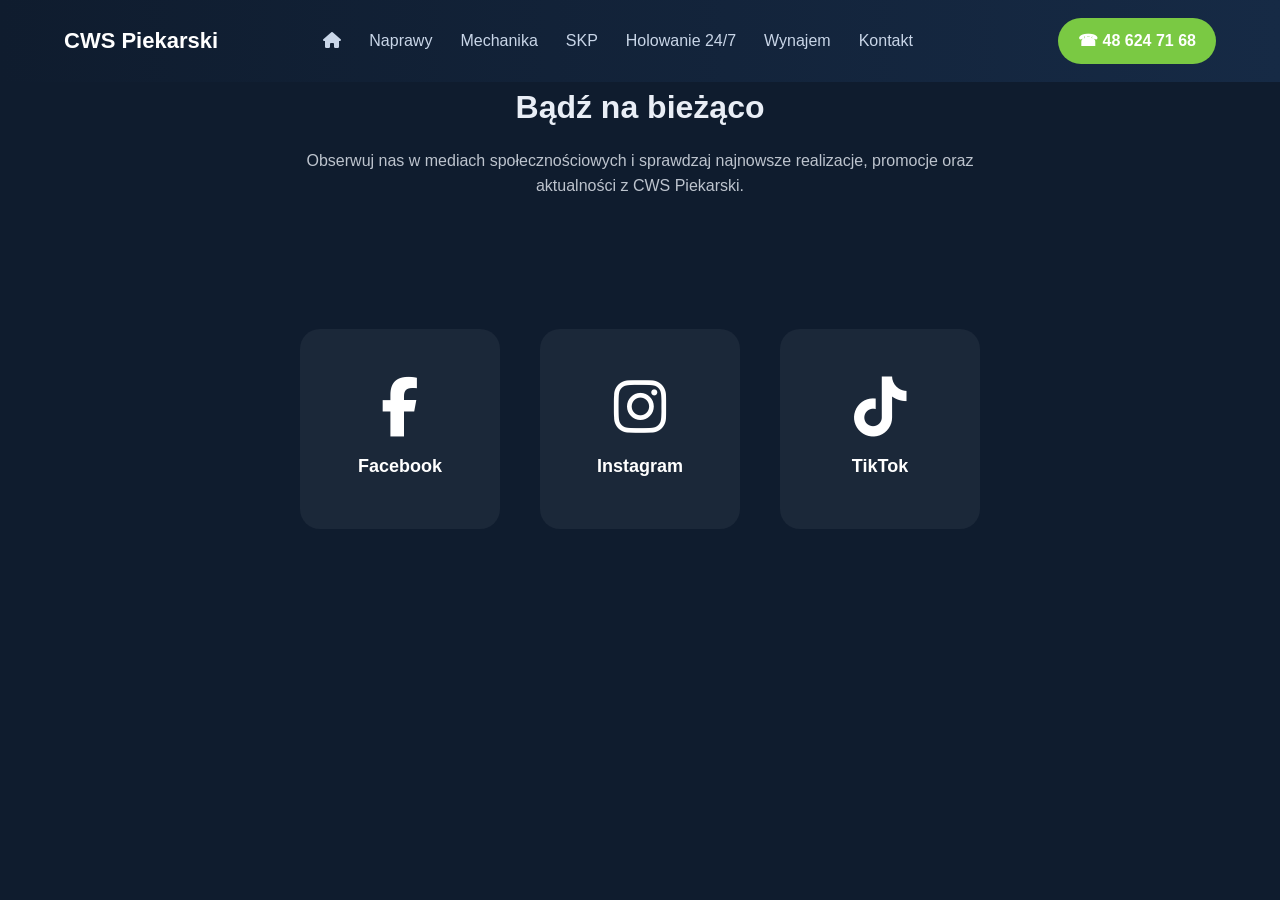
==== aktualnosci.html @ c5cb4cad "pierwsza wersja strony CWS" ====
<!DOCTYPE html>
<html lang="pl">
<head>
<meta charset="UTF-8">
<meta name="viewport" content="width=device-width, initial-scale=1.0">
<title>Aktualności | CWS Piekarski</title>

<link rel="stylesheet" href="assets/css/style.css">

<link rel="stylesheet" href="https://cdnjs.cloudflare.com/ajax/libs/font-awesome/6.5.0/css/all.min.css">

</head>
<body>

<header>
<div class="container nav">
<div class="logo">CWS Piekarski</div>

<nav>
<ul class="menu">
<li><a href="index.html"><i class="fas fa-home"></i></a></li>
<li><a href="naprawy-powypadkowe.html">Naprawy</a></li>
<li><a href="mechanika.html">Mechanika</a></li>
<li><a href="skp.html">SKP</a></li>
<li><a href="holowanie.html">Holowanie 24/7</a></li>
<li><a href="wynajem.html">Wynajem</a></li>
<li><a href="kontakt.html">Kontakt</a></li>
</ul>
</nav>

<a class="phone-btn" href="tel:+48486247168">
☎ 48 624 71 68
</a>

</div>
</header>

<div class="social-intro">
<h2>Bądź na bieżąco</h2>
<p>Obserwuj nas w mediach społecznościowych i sprawdzaj najnowsze realizacje, promocje oraz aktualności z CWS Piekarski.</p>
</div>


<!-- SOCIAL DUŻE IKONY -->
<section class="news-social">
<div class="container social-big">

<a href="https://www.facebook.com/profile.php?id=100057295096815" target="_blank" class="big-social fb">
<i class="fab fa-facebook-f"></i>
<span>Facebook</span>
</a>

<a href="https://instagram.com/TWOJPROFIL" target="_blank" class="big-social ig">
<i class="fab fa-instagram"></i>
<span>Instagram</span>
</a>

<a href="https://tiktok.com/@TWOJPROFIL" target="_blank" class="big-social tt">
<i class="fab fa-tiktok"></i>
<span>TikTok</span>
</a>

</div>
</section>



<script async defer crossorigin="anonymous"
src="https://connect.facebook.net/pl_PL/sdk.js#xfbml=1&version=v18.0">
</script>
<div id="fb-root"></div>
<script async defer crossorigin="anonymous"
src="https://connect.facebook.net/pl_PL/sdk.js#xfbml=1&version=v18.0">
</script>
<script async defer crossorigin="anonymous"
src="https://connect.facebook.net/pl_PL/sdk.js#xfbml=1&version=v18.0">
</script>
</body>
</html>
---- assets/css/style.css ----
/* ===== RESET ===== */

* {
    margin: 0;
    padding: 0;
    box-sizing: border-box;
}

body {
    font-family: -apple-system, BlinkMacSystemFont, "Segoe UI", Roboto, sans-serif;
    background: #0f1c2e;
    color: #e9eef6;
    line-height: 1.6;
}

a {
    text-decoration: none;
    color: inherit;
}

.container {
    width: 90%;
    max-width: 1200px;
    margin: 0 auto;
}

/* ===== HEADER ===== */

header {
    background: linear-gradient(90deg, #0f1c2e, #162a45);
    padding: 18px 0;
    position: sticky;
    top: 0;
    z-index: 1000;
}

.nav {
    display: flex;
    align-items: center;
}

.nav {
    display: flex;
    align-items: center;
}

nav {
    flex: 1;
}


nav a {
    color: #c9d6e8;
    font-weight: 500;
    transition: 0.3s;
}
nav ul {
    list-style: none;
    display: flex;
    justify-content: center;
    gap: 18px; /* było 28 – zmniejszamy lekko */
    margin: 0;
    padding: 0;
}


nav a:hover {
    color: #4ea3ff;
}

.phone-btn {
    margin-left: 40px;
    white-space: nowrap;
}

.phone-btn:hover {
    transform: translateY(-2px);
}

/* ===== HERO ===== */

/* ================================= */
/* ZIELONA LINIA POD TYTUŁEM SEKCJI */
/* ================================= */

.why-section h2 {
    position: relative;
    display: inline-block;
    padding-bottom: 14px;
}

.why-section h2::after {
    content: "";
    position: absolute;
    left: 50%;
    bottom: 0;
    width: 0;
    height: 3px;
    background: #39d98a;   /* zielony kolor */
    transform: translateX(-50%);
    animation: greenLine 1.2s ease forwards;
}

/* animacja linii */
@keyframes greenLine {
    from {
        width: 0;
    }
    to {
        width: 80px;
    }
}

.hero-tabs {
    display: inline-flex;
    gap: 12px;
    margin-bottom: 40px;
}

.tab {
    background: rgba(255,255,255,0.08);
    border: 1px solid rgba(255,255,255,0.1);
    padding: 10px 18px;
    border-radius: 25px;
    color: #c9d6e8;
    cursor: pointer;
    transition: 0.3s;
}

.tab:hover {
    background: rgba(78,163,255,0.2);
}

.tab.active {
    background: linear-gradient(90deg, #4ea3ff, #3d7fff);
    color: #fff;
    border: none;
}

.hero h1 {
    font-size: 44px;
    font-weight: 700;
    margin-bottom: 20px;
}

.hero p {
    font-size: 18px;
    color: #c9d6e8;
    margin-bottom: 35px;
}

.btn-primary {
    background: linear-gradient(90deg, #4ea3ff, #3d7fff);
    padding: 14px 30px;
    border-radius: 8px;
    font-weight: 600;
    margin-right: 12px;
    display: inline-block;
    transition: 0.3s;
}

.btn-primary:hover {
    transform: translateY(-3px);
}

.btn-secondary {
    border: 1px solid #4ea3ff;
    padding: 14px 30px;
    border-radius: 8px;
    font-weight: 600;
    color: #4ea3ff;
    display: inline-block;
    transition: 0.3s;
}

.btn-secondary:hover {
    background: #4ea3ff;
    color: #fff;
}

/* ===== SEKCJE ===== */

.section {
    padding: 90px 0;
    background: #162a45;
}

.section-dark {
    background: #13233a;
}

.section h2 {
    text-align: center;
    font-size: 32px;
    margin-bottom: 60px;
}

/* ===== CARDS ===== */

.cards {
    display: grid;
    grid-template-columns: repeat(3, 1fr);
    gap: 40px;
    margin-top: 40px;
}

.card {
    background: #1c355a;
    padding: 28px;
    border-radius: 12px;
    transition: 0.3s;
}

.card:hover {
    transform: translateY(-6px);
    background: #214170;
}

.card h3 {
    margin-bottom: 15px;
    font-size: 20px;
}

.card p {
    font-size: 15px;
    color: #c9d6e8;
}

.card-link {
    display: inline-block;
    margin-top: 15px;
    color: #4ea3ff;
    font-weight: 600;
}
@media (max-width: 992px) {
    .cards {
        grid-template-columns: repeat(2, 1fr);
    }
}

@media (max-width: 600px) {
    .cards {
        grid-template-columns: 1fr;
    }
}

/* ===== PROCESS PREMIUM ===== */

.process {
    position: relative;
    max-width: 850px;
    margin: 0 auto;
    padding-left: 60px;
}

/* pionowa linia */
.process::before {
    content: "";
    position: absolute;
    left: 22px;
    top: 0;
    width: 3px;
    height: 0;
    background: linear-gradient(to bottom, #4ea3ff, #3d7fff);
    border-radius: 2px;
    transition: height 1.2s ease;
}

/* aktywacja linii */
.process.active::before {
    height: 100%;
}

.step {
    position: relative;
    margin-bottom: 55px;
    opacity: 0;
    transform: translateY(40px);
    transition: all 0.7s ease;
}

.step.visible {
    opacity: 1;
    transform: translateY(0);
}

/* kółko */
.step-number {
    position: absolute;
    left: -60px;
    top: 0;
    width: 45px;
    height: 45px;
    border-radius: 50%;
    background: linear-gradient(135deg, #4ea3ff, #3d7fff);
    display: flex;
    align-items: center;
    justify-content: center;
    font-weight: 700;
    color: #fff;
    box-shadow: 0 0 18px rgba(78,163,255,0.6);
}

/* tekst */
.step-content h3 {
    font-size: 20px;
    margin-bottom: 8px;
}

.step-content p {
    color: #c9d6e8;
    line-height: 1.7;
}

/* ===== CTA 24/7 PREMIUM ===== */

.cta-dark {
    background: linear-gradient(135deg, #1f3f73, #2d6cdf);
    padding: 80px 0;
    text-align: center;
    position: relative;
    overflow: hidden;
}

.cta-dark::before {
    content: "";
    position: absolute;
    width: 400px;
    height: 400px;
    background: radial-gradient(circle, rgba(255,255,255,0.08), transparent 70%);
    top: -100px;
    right: -100px;
}

.cta-dark h2 {
    font-size: 32px;
    font-weight: 700;
    margin-bottom: 20px;
    color: #fff;
}

.assist {
    font-size: 40px;
    font-weight: 800;
    letter-spacing: 2px;
    color: #ffffff;
    margin-bottom: 25px;
}

.cta-dark .assist {
    animation: pulse 2s infinite;
}

@keyframes pulse {
    0% { transform: scale(1); }
    50% { transform: scale(1.05); }
    100% { transform: scale(1); }
}

/* ===== KONTAKT ===== */

.contact-block {
    display: grid;
    grid-template-columns: 1fr 1fr;
    gap: 50px;
    align-items: stretch;
}

.contact-info h3 {
    margin-bottom: 20px;
}

.contact-info p {
    margin-bottom: 18px;
}

.contact-buttons {
    margin-top: 25px;
}

/* ===== FOOTER ===== */

.footer-main {
    background: #0f1c2e;
    padding: 60px 0 30px;
}

.footer-grid {
    display: grid;
    grid-template-columns: repeat(auto-fit, minmax(220px, 1fr));
    gap: 40px;
}

.footer-col h3,
.footer-col h4 {
    margin-bottom: 15px;
}

.footer-col ul {
    list-style: none;
}

.footer-col li {
    margin-bottom: 10px;
}

.footer-col a {
    color: #c9d6e8;
    transition: 0.3s;
}

.footer-col a:hover {
    color: #4ea3ff;
}

.footer-bottom {
    text-align: center;
    margin-top: 40px;
    font-size: 14px;
    color: #7f95b3;
}
/* ===== LICZNIKI PREMIUM ===== */

.stats {
    display: grid;
    grid-template-columns: repeat(auto-fit, minmax(180px, 1fr));
    gap: 40px;
    text-align: center;
}

.stat-number {
    font-size: 48px;
    font-weight: 800;
    background: linear-gradient(90deg, #4ea3ff, #3d7fff);
    -webkit-background-clip: text;
    -webkit-text-fill-color: transparent;
    margin-bottom: 10px;
}

.stat p {
    color: #c9d6e8;
    font-size: 16px;
}
/* ===== GOOGLE REVIEWS FIX ===== */

.google-reviews {
    background: #ffffff;
    color: #1a1a1a;
    text-align: center;
    padding: 80px 0;
}

.google-reviews h2 {
    color: #1a1a1a;
    font-size: 34px;
    font-weight: 700;
    margin-bottom: 40px;
}

.rating-summary {
    margin-bottom: 50px;
}

.rating-number {
    font-size: 72px;
    font-weight: 700;
    color: #1a1a1a;
}

.rating-stars {
    color: #fbbc04;
    font-size: 26px;
    letter-spacing: 4px;
    margin: 12px 0;
}

.rating-count {
    color: #555;
    font-size: 16px;
}

.review-slide {
    display: none;
    background: #f3f6fb;
    padding: 45px;
    border-radius: 18px;
    box-shadow: 0 12px 30px rgba(0,0,0,0.08);
    max-width: 850px;
    margin: 0 auto;
}

.review-slide.active {
    display: block;
}

.review-slide p {
    font-size: 20px;
    line-height: 1.7;
    color: #1a1a1a;
    margin-bottom: 25px;
}

.review-slide span {
    font-weight: 600;
    color: #1c355a;
}

.google-link {
    margin-top: 40px;
}
/* HERO BUTTONS PREMIUM */

.hero-actions {
    margin-top: 40px;
}

.contact-buttons-row {
    display: flex;
    justify-content: center;
    gap: 20px;
    flex-wrap: wrap;
}

.big-btn {
    display: flex;
    flex-direction: column;
    align-items: center;
    padding: 18px 30px;
    font-size: 18px;
    min-width: 260px;
}

.btn-sub {
    font-size: 14px;
    opacity: 0.8;
    margin-top: 4px;
}

/* SOS BUTTON */

.sos-wrapper {
    margin-top: 30px;
    text-align: center;
}

.sos-btn {
    display: inline-block;
    padding: 16px 28px;
    background: #c40000;
    color: white;
    font-weight: 600;
    border-radius: 8px;
    text-decoration: none;
    font-size: 18px;
    animation: pulseRed 1.5s infinite;
}

@keyframes pulseRed {
    0% { box-shadow: 0 0 0 0 rgba(196,0,0,0.7); }
    70% { box-shadow: 0 0 0 15px rgba(196,0,0,0); }
    100% { box-shadow: 0 0 0 0 rgba(196,0,0,0); }
}

.sos-btn:hover {
    background: #e00000;
}
/* UBEZPIECZYCIEL SLIDER */

.insurance-strip {
    background: #0f223a;
    text-align: center;
}

.logo-slider {
    overflow: hidden;
    margin-top: 40px;
    position: relative;
}

.logo-track {
    display: flex;
    width: calc(250px * 20);
    animation: scroll 25s linear infinite;
}

.logo-item {
    width: 250px;
    font-weight: 700;
    font-size: 20px;
    color: #4da3ff;
    opacity: 0.8;
}

@keyframes scroll {
    0% { transform: translateX(0); }
    100% { transform: translateX(-50%); }
}
/* FAQ */

.faq-item {
    margin-bottom: 15px;
    border-bottom: 1px solid rgba(255,255,255,0.1);
}

.faq-question {
    width: 100%;
    background: none;
    border: none;
    color: white;
    text-align: left;
    font-size: 18px;
    padding: 15px 0;
    cursor: pointer;
}

.faq-answer {
    max-height: 0;
    overflow: hidden;
    transition: max-height 0.4s ease;
}

.faq-answer p {
    padding-bottom: 15px;
    opacity: 0.8;
}
/* FORMULARZ */

.report-form {
    max-width: 600px;
    margin: 40px auto 0;
    display: flex;
    flex-direction: column;
    gap: 15px;
}

.report-form input,
.report-form textarea {
    padding: 14px;
    border-radius: 6px;
    border: none;
    font-size: 16px;
}

.report-form textarea {
    min-height: 120px;
    resize: vertical;
}
/* ===== RESET ===== */

* {
    margin: 0;
    padding: 0;
    box-sizing: border-box;
}

/* ===== COLOR SYSTEM ===== */

:root {
    --primary-green: #7ac943;
    --primary-green-dark: #69b532;

    --main-blue: #4ea3ff;
    --main-blue-dark: #3d7fff;

    --radius-pill: 30px;
}

body {
    font-family: -apple-system, BlinkMacSystemFont, "Segoe UI", Roboto, sans-serif;
    background: #0f1c2e;
    color: #e9eef6;
    line-height: 1.6;
}

a {
    text-decoration: none;
    color: inherit;
}

.container {
    width: 90%;
    max-width: 1200px;
    margin: 0 auto;
}

/* ===== HEADER ===== */

header {
    background: linear-gradient(90deg, #0f1c2e, #162a45);
    padding: 18px 0;
    position: sticky;
    top: 0;
    z-index: 1000;
}

.nav {
    display: flex;
    align-items: center;
    justify-content: space-between;
}

.logo {
    font-size: 22px;
    font-weight: 700;
    color: #ffffff;
}

nav ul {
    list-style: none;
    display: flex;
    gap: 28px;
}

nav a {
    color: #c9d6e8;
    font-weight: 500;
    transition: 0.3s;
}

nav a:hover {
    color: var(--main-blue);
}

/* ===== PHONE BUTTON (GREEN) ===== */

.phone-btn {
    background: var(--primary-green);
    padding: 10px 20px;
    border-radius: var(--radius-pill);
    font-weight: 600;
    color: #fff;
    transition: 0.3s;
    display: inline-flex;
    align-items: center;
    gap: 8px;
}

.phone-btn:hover {
    background: var(--primary-green-dark);
    transform: translateY(-2px);
}

/* ===== HERO ===== */

.hero {
    background: linear-gradient(135deg, #13233a, #1c355a);
    padding: 110px 0 120px;
    text-align: center;
}

.hero-tabs {
    display: inline-flex;
    gap: 12px;
    margin-bottom: 40px;
}

.tab {
    background: rgba(255,255,255,0.08);
    border: 1px solid rgba(255,255,255,0.1);
    padding: 10px 18px;
    border-radius: var(--radius-pill);
    color: #c9d6e8;
    cursor: pointer;
    transition: 0.3s;
}

.tab:hover {
    background: rgba(78,163,255,0.2);
}

.tab.active {
    background: linear-gradient(90deg, var(--main-blue), var(--main-blue-dark));
    color: #fff;
    border: none;
}

.hero h1 {
    font-size: 44px;
    font-weight: 700;
    margin-bottom: 20px;
}

.hero p {
    font-size: 18px;
    color: #c9d6e8;
    margin-bottom: 35px;
}

/* ===== BUTTON SYSTEM ===== */

.btn-primary {
    background: var(--primary-green);
    padding: 14px 30px;
    border-radius: var(--radius-pill);
    font-weight: 600;
    margin-right: 12px;
    display: inline-block;
    transition: 0.3s;
    color: #fff;
}

.btn-primary:hover {
    background: var(--primary-green-dark);
    transform: translateY(-3px);
}

.btn-secondary {
    border: 2px solid var(--main-blue);
    padding: 14px 30px;
    border-radius: var(--radius-pill);
    font-weight: 600;
    color: var(--main-blue);
    display: inline-block;
    transition: 0.3s;
    background: transparent;
}

.btn-secondary:hover {
    background: var(--main-blue);
    color: #fff;
}

/* ===== SEKCJE ===== */

.section {
    padding: 90px 0;
    background: #162a45;
}

.section-dark {
    background: #13233a;
}

.section h2 {
    text-align: center;
    font-size: 32px;
    margin-bottom: 60px;
}

/* ===== CARDS ===== */

.cards {
    display: grid;
    grid-template-columns: repeat(3, 1fr);
    gap: 40px;
    margin-top: 40px;
}

.card {
    background: #1c355a;
    padding: 28px;
    border-radius: 12px;
    transition: 0.3s;
}

.card:hover {
    transform: translateY(-6px);
    background: #214170;
}

.card h3 {
    margin-bottom: 15px;
    font-size: 20px;
}

.card p {
    font-size: 15px;
    color: #c9d6e8;
}

.card-link {
    display: inline-block;
    margin-top: 15px;
    color: var(--primary-green);
    font-weight: 600;
}

/* ===== RESPONSIVE ===== */

@media (max-width: 992px) {
    .cards {
        grid-template-columns: repeat(2, 1fr);
    }
}

@media (max-width: 600px) {
    .cards {
        grid-template-columns: 1fr;
    }
}

/* ===== PROCESS ===== */

.process {
    position: relative;
    max-width: 850px;
    margin: 0 auto;
    padding-left: 60px;
}

.process::before {
    content: "";
    position: absolute;
    left: 22px;
    top: 0;
    width: 3px;
    height: 0;
    background: linear-gradient(to bottom, var(--main-blue), var(--main-blue-dark));
    border-radius: 2px;
    transition: height 1.2s ease;
}

.process.active::before {
    height: 100%;
}

.step {
    position: relative;
    margin-bottom: 55px;
    opacity: 0;
    transform: translateY(40px);
    transition: all 0.7s ease;
}

.step.visible {
    opacity: 1;
    transform: translateY(0);
}

.step-number {
    position: absolute;
    left: -60px;
    top: 0;
    width: 45px;
    height: 45px;
    border-radius: 50%;
    background: linear-gradient(135deg, var(--main-blue), var(--main-blue-dark));
    display: flex;
    align-items: center;
    justify-content: center;
    font-weight: 700;
    color: #fff;
    box-shadow: 0 0 18px rgba(78,163,255,0.6);
}

/* ===== CTA 24/7 ===== */

.cta-dark {
    background: linear-gradient(135deg, #1f3f73, #2d6cdf);
    padding: 90px 0 90px 0;;
    text-align: center;
    position: relative;
    overflow: hidden;
}

.assist {
    font-size: 40px;
    font-weight: 800;
    letter-spacing: 2px;
    color: #ffffff;
}

/* ===== SOS BUTTON ===== */

.sos-btn {
    display: inline-block;
    padding: 16px 28px;
    background: #c40000;
    color: white;
    font-weight: 600;
    border-radius: var(--radius-pill);
    text-decoration: none;
    font-size: 18px;
    animation: pulseRed 1.5s infinite;
}

@keyframes pulseRed {
    0% { box-shadow: 0 0 0 0 rgba(196,0,0,0.7); }
    70% { box-shadow: 0 0 0 15px rgba(196,0,0,0); }
    100% { box-shadow: 0 0 0 0 rgba(196,0,0,0); }
}

.sos-btn:hover {
    background: #e00000;
}

/* ===== FOOTER ===== */

.footer-main {
    background: #0f1c2e;
    padding: 60px 0 30px;
}

.footer-bottom {
    text-align: center;
    margin-top: 40px;
    font-size: 14px;
    color: #7f95b3;
}
/* ===== FIX GOOGLE REVIEWS BACKGROUND ===== */

.google-reviews {
    background: #ffffff !important;
    color: #1a1a1a !important;
}

.google-reviews h2 {
    color: #1a1a1a !important;
}

.google-reviews .review-slide {
    background: #f3f6fb !important;
}

.google-reviews .review-slide span {
    color: #1c355a !important;
}
/* ============================= */
/* === PREMIUM HEADER ACCENT V2 === */
/* ============================= */

.section h2 {
    position: relative;
    padding-bottom: 22px;
}

.section h2::after {
    content: "";
    position: absolute;
    left: 50%;
    bottom: 0;
    transform: translateX(-50%);
    width: 180px;          /* dłuższa */
    height: 2px;           /* cieńsza */
    background: linear-gradient(
        90deg,
        rgba(122,201,67,0) 0%,
        rgba(122,201,67,1) 50%,
        rgba(122,201,67,0) 100%
    );
}
/* ============================= */
/* === HEADER ACCENT ANIMATION === */
/* ============================= */

.section h2::after {
    width: 280px;      /* zostawiamy Twoją wartość */
    height: 2px;
    transform: translateX(-50%) scaleX(0);
    transform-origin: center;
    animation: lineReveal 1.2s ease forwards;
}

/* ============================= */
/* === HEADER ACCENT SCROLL === */
/* ============================= */

.section h2::after {
    width: 280px;
    height: 2px;
    transform: translateX(-50%) scaleX(0);
    transform-origin: center;
    transition: transform 1.8s ease;   /* wolna animacja */
}

/* Klasa aktywna po scrollu */
.section.visible h2::after {
    transform: translateX(-50%) scaleX(1);
}
/* ============================= */
/* === LEADER SECTION 2x2 === */
/* ============================= */

.leader-section .cards {
    grid-template-columns: repeat(2, 1fr);
    max-width: 900px;
    margin: 40px auto 0;
}

@media (max-width: 768px) {
    .leader-section .cards {
        grid-template-columns: 1fr;
    }
}
/* ============================= */
/* === SERVICES 2x2 PREMIUM === */
/* ============================= */

.services-section .cards {
    grid-template-columns: repeat(2, 1fr);
    max-width: 1000px;
    margin: 40px auto 0;
}

@media (max-width: 768px) {
    .services-section .cards {
        grid-template-columns: 1fr;
    }
}
/* ============================= */
/* === ASSIST BAR CLEAN VERSION === */
/* ============================= */

.cta-dark {
    padding: 130px 0;
    text-align: center;
    background: linear-gradient(
        to bottom,
        #13233a 0%,
        #1f3f73 50%,
        #1f3f73 100%
    );
}

/* delikatny efekt światła */
.cta-dark::before {
    content: "";
    position: absolute;
    width: 500px;
    height: 500px;
    background: radial-gradient(circle, rgba(255,255,255,0.07), transparent 70%);
    top: -150px;
    right: -150px;
}

.cta-dark h2 {
    margin: 0 0 30px 0;
}

.assist {
    margin: 0;
    font-size: 60px;
}

.assist {
    margin-top: 25px;
    margin-bottom: 0;
    font-size: 60px;
}
.contact-section {
    padding-top: 20px;
}
.contact-info {
    display: flex;
    flex-direction: column;
}
.contact-buttons {
    margin-top: auto;
}
.contact-block {
    display: grid;
    grid-template-columns: 1fr 1fr;
    gap: 50px;
    align-items: stretch;
}

.contact-map {
    height: 100%;
}

.contact-map iframe {
    width: 100%;
    height: 100%;
    min-height: 450px;
    border-radius: 12px;
    border: 0;
}
/* ===== PREMIUM CONTACT ===== */

.contact-section {
    padding: 120;
}

.contact-map-bg {
    position: relative;
    min-height: 650px;   /* było 750 */
    padding: 60px 0;     /* było 100 */
    overflow: hidden;
}

.contact-map-bg iframe {
    position: absolute;
    width: 100%;
    height: 100%;
    border: 0;
    filter: brightness(0.6) contrast(1.1);
}

.contact-card {
    position: relative;
    z-index: 2;
    max-width: 420px;
    margin: 80px;
    padding: 40px;
    background: rgba(19, 35, 58, 0.92);
    backdrop-filter: blur(8px);
    border-radius: 16px;
    box-shadow: 0 20px 60px rgba(0,0,0,0.4);
}

.contact-card h2 {
    margin-bottom: 30px;
}

.contact-card h3 {
    margin-bottom: 20px;
}

.contact-card p {
    margin-bottom: 18px;
}

.contact-buttons {
    margin-top: 25px;
    display: flex;
    gap: 15px;
}
/* ===== Social Floating Premium ===== */

.social-fixed {
    position: fixed;
    right: 15px;
    top: 50%;
    transform: translateY(-50%);
    display: flex;
    flex-direction: column;
    gap: 12px;
    z-index: 999;
}

.social {
    width: 48px;
    height: 48px;
    background: rgba(255,255,255,0.08);
    backdrop-filter: blur(6px);
    border-radius: 12px;
    display: flex;
    align-items: center;
    justify-content: center;
    color: #ffffff;
    font-size: 20px;
    text-decoration: none;
    transition: all 0.3s ease;
}

.social:hover {
    transform: translateX(-5px);
}

/* Hover kolory */

.social.fb:hover {
    background: #1877f2;
}

.social.ig:hover {
    background: linear-gradient(45deg,#f09433,#e6683c,#dc2743,#cc2366,#bc1888);
}

.social.tt:hover {
    background: #000;
}
<!DOCTYPE html>
<html lang="pl">
<head>
<meta charset="UTF-8">
<meta name="viewport" content="width=device-width, initial-scale=1.0">
<title>Aktualności | CWS Piekarski</title>
<link rel="stylesheet" href="style.css">

<link rel="stylesheet" href="https://cdnjs.cloudflare.com/ajax/libs/font-awesome/6.5.0/css/all.min.css">
</head>

<body>

<header class="page-hero">
    <div class="container">
        <h1>Aktualności</h1>
        <p>Sprawdź co nowego w CWS Piekarski</p>
    </div>
</header>

<section class="social-links">
    <div class="container social-grid">
        
        <a href="#" class="social-card fb">
            <i class="fab fa-facebook-f"></i>
            <span>Facebook</span>
        </a>

        <a href="#" class="social-card ig">
            <i class="fab fa-instagram"></i>
            <span>Instagram</span>
        </a>

        <a href="#" class="social-card tt">
            <i class="fab fa-tiktok"></i>
            <span>TikTok</span>
        </a>

    </div>
</section>

<section class="news-section">
    <div class="container">

        <div class="news-card">
            <h3>Nowe auto zastępcze dostępne!</h3>
            <p>Rozszerzamy flotę pojazdów zastępczych dla klientów z OC sprawcy.</p>
            <a href="#">Czytaj więcej →</a>
        </div>

        <div class="news-card">
            <h3>Nowoczesne stanowisko diagnostyczne</h3>
            <p>Inwestujemy w sprzęt, aby zapewnić jeszcze szybszą diagnostykę.</p>
            <a href="#">Czytaj więcej →</a>
        </div>

    </div>
</section>

</body>
</html>
.facebook-feed {
    padding: 80px 0;
    text-align: center;
}

.facebook-feed h2 {
    margin-bottom: 40px;
}

.fb-wrapper {
    display: flex;
    justify-content: center;
}

.fb-page {
    box-shadow: 0 15px 40px rgba(0,0,0,0.4);
    border-radius: 16px;
    overflow: hidden;
    transition: 0.4s ease;
}

.fb-page:hover {
    transform: translateY(-8px);
}
.facebook-feed {
    padding: 80px 0;
    text-align: center;
}

.facebook-feed h2 {
    margin-bottom: 40px;
}

.fb-wrapper {
    display: flex;
    justify-content: center;
}

.fb-page {
    box-shadow: 0 15px 40px rgba(0,0,0,0.4);
    border-radius: 16px;
    overflow: hidden;
    transition: 0.4s ease;
}

.fb-page:hover {
    transform: translateY(-8px);
}
/* ===== MENU ===== */

.menu {
    list-style: none;
    display: flex;
    gap: 28px;
    margin: 0;
    padding: 0;
}

.menu li {
    position: relative;
}

.menu a {
    color: #c9d6e8;
    font-weight: 500;
    transition: 0.3s;
    text-decoration: none;
}

.menu a:hover {
    color: #4ea3ff;
}


/* ===== DROPDOWN ===== */

.submenu {
    position: absolute;
    top: 100%;
    left: 0;
    background: #162a45;
    list-style: none;
    padding: 15px 0;
    min-width: 220px;
    border-radius: 10px;
    display: none;
    box-shadow: 0 15px 35px rgba(0,0,0,0.4);
}

.submenu li {
    padding: 8px 20px;
}

.submenu a {
    display: block;
    color: #c9d6e8;
}

.submenu a:hover {
    color: #4ea3ff;
}

/* pokazanie dropdown */
.dropdown:hover .submenu {
    display: block;
}
.home-icon {
    background: rgba(255,255,255,0.08);
    width: 34px;
    height: 34px;
    border-radius: 8px;
    display: flex;
    align-items: center;
    justify-content: center;
    transition: 0.3s;
}

.home-icon:hover {
    background: #4ea3ff;
}
.section-dark {
    background: linear-gradient(135deg,#0f1f35,#1c3b5f);
    padding: 100px 0;
}

.section-title {
    font-size: 42px;
    margin-bottom: 15px;
}

.section-subtitle {
    opacity: 0.8;
    margin-bottom: 40px;
}

.section-title-small {
    margin: 60px 0 30px;
}

.social-mini {
    display: flex;
    gap: 20px;
    margin-bottom: 50px;
}

.social-mini a {
    font-size: 22px;
    color: #c9d6e8;
    transition: 0.3s;
}

.social-mini a:hover {
    color: #4ea3ff;
}
/* ===== AKTUALNOŚCI ===== */

.news-hero {
    background: linear-gradient(135deg,#0f1f35,#1c3b5f);
    padding: 110px 0 80px;
    text-align: center;
}

.news-hero h1 {
    font-size: 42px;
    margin-bottom: 15px;
}

.news-hero p {
    opacity: 0.8;
}


/* ===== DUŻE SOCIAL ===== */

.news-social {
    padding: 80px 0;
}

.social-big {
    display: flex;
    justify-content: center;
    gap: 40px;
    flex-wrap: wrap;
}

.big-social {
    width: 200px;
    height: 200px;
    background: rgba(255,255,255,0.05);
    border-radius: 20px;
    display: flex;
    flex-direction: column;
    align-items: center;
    justify-content: center;
    text-decoration: none;
    color: white;
    transition: 0.3s ease;
}

.big-social i {
    font-size: 60px;
    margin-bottom: 15px;
}

.big-social span {
    font-size: 18px;
    font-weight: 600;
}

.big-social:hover {
    transform: translateY(-8px);
}

/* Kolory */

.big-social.fb:hover {
    background: #1877f2;
}

.big-social.ig:hover {
    background: linear-gradient(45deg,#f09433,#e6683c,#dc2743,#cc2366,#bc1888);
}

.big-social.tt:hover {
    background: #000;
}


/* ===== FACEBOOK FEED ===== */

.news-feed {
    padding: 80px 0 120px;
    text-align: center;
}

.news-feed h2 {
    margin-bottom: 40px;
}

.fb-wrapper {
    display: flex;
    justify-content: center;
}

.fb-page {
    border-radius: 16px;
    overflow: hidden;
    box-shadow: 0 20px 40px rgba(0,0,0,0.4);
    transition: 0.4s;
}

.fb-page:hover {
    transform: translateY(-6px);
}
.news-feed {
    padding: 100px 0 140px;
}

.fb-wrapper {
    width: 100%;
    display: flex;
    justify-content: center;
}

.fb-page {
    width: 100% !important;
    max-width: 1000px;
}
.fb-wrapper {
    width: 100%;
    display: flex;
    justify-content: center;
}

.fb-page {
    width: 100% !important;
    max-width: 900px;
}
.social-intro {
    text-align: center;
    margin-bottom: 50px;
}

.social-intro h2 {
    font-size: 32px;
    margin-bottom: 15px;
}

.social-intro p {
    max-width: 700px;
    margin: 0 auto;
    opacity: 0.8;
    line-height: 1.6;
}
/* ===== WHY SECTION ===== */


.why-grid {
    margin-top: 70px;
    display: grid;
    grid-template-columns: repeat(2, 1fr);
    gap: 50px;
}

.why-card {
    background: rgba(255,255,255,0.05);
    padding: 45px;
    border-radius: 18px;
    text-align: left;
    transition: 0.4s ease;
}

.why-card:hover {
    transform: translateY(-10px);
}

.why-card h3 {
    margin-bottom: 20px;
}

.why-card p {
    opacity: 0.85;
    line-height: 1.6;
}
/* ===== WHY SECTION ===== */

.why-section {
    padding: 120px 0 100px;
    background: linear-gradient(135deg, #0f1f35, #1c3b5f);
    text-align: center;
}

.why-grid {
    margin-top: 70px;
    display: grid;
    grid-template-columns: repeat(2, 1fr);
    gap: 50px;
}

.why-card {
    background: rgba(255,255,255,0.05);
    padding: 45px;
    border-radius: 18px;
    text-align: left;
    transition: 0.4s ease;
}

.why-card:hover {
    transform: translateY(-10px);
}

.why-card h3 {
    margin-bottom: 20px;
}

.why-card p {
    opacity: 0.85;
    line-height: 1.6;
}
@media (max-width: 900px) {
    .why-grid {
        grid-template-columns: 1fr;
    }
}
/* ===== 2x2 dla sekcji szkody ===== */

.why-section .cards {
    grid-template-columns: repeat(2, 1fr);
    max-width: 1000px;
    margin: 40px auto 0;
}

@media (max-width: 768px) {
    .why-section .cards {
        grid-template-columns: 1fr;
    }
}
/* ===== 2x2 dla sekcji Dlaczego CWS ===== */

.why-main .cards {
    grid-template-columns: repeat(2, 1fr);
    max-width: 1000px;
    margin: 40px auto 0;
}

@media (max-width: 768px) {
    .why-main .cards {
        grid-template-columns: 1fr;
    }
}
/* ================================= */
/* ZIELONA LINIA POD TYTUŁEM SEKCJI */
/* ================================= */

.why-section h2 {
    position: relative;
    display: inline-block;
    padding-bottom: 14px;
}

.why-section h2::after {
    content: "";
    position: absolute;
    left: 50%;
    bottom: 0;
    width: 0;
    height: 3px;
    background: #39d98a;   /* zielony kolor */
    transform: translateX(-50%);
    animation: greenLine 1.2s ease forwards;
}

/* animacja linii */
@keyframes greenLine {
    from {
        width: 0;
    }
    to {
        width: 80px;
    }
}
.hero::before {
    content: "";
    position: absolute;
    top: -200px;
    left: 50%;
    transform: translateX(-50%);
    width: 800px;
    height: 800px;
    background: radial-gradient(circle, rgba(0,200,255,0.15), transparent 70%);
    filter: blur(80px);
}
.price-list{
max-width:900px;
margin-top:40px;
}

.price-list p{
display:flex;
justify-content:space-between;
border-bottom:1px solid rgba(255,255,255,0.1);
padding:10px 0;
font-size:15px;
}

.price-list strong{
color:#4ea3ff;
}
.cennik-menu{
display:flex;
flex-wrap:wrap;
gap:12px;
margin-bottom:40px;
}

.cennik-menu a{
background:#0f1c2e;
color:#fff;
padding:8px 14px;
border-radius:6px;
font-size:14px;
}

.cennik-menu a:hover{
background:#4ea3ff;
}
.rental-photo img{
width:100%;
height:180px;
object-fit:cover;
border-radius:6px;
margin-bottom:12px;
}
.hero-tabs{
display:flex;
justify-content:center;
gap:15px;
margin-bottom:40px;
flex-wrap:wrap;
}

.tab{
background:rgba(255,255,255,0.05);
border:1px solid rgba(255,255,255,0.1);
color:#cfe2ff;
padding:10px 18px;
border-radius:30px;
cursor:pointer;
font-size:14px;
display:flex;
align-items:center;
gap:8px;
transition:0.3s;
}

.tab:hover{
background:rgba(255,255,255,0.15);
}

.tab.active{
background:#3b82f6;
color:white;
border:none;
}

.tab-icon{
font-size:16px;
}

.hero-cta{
margin-top:35px;
display:flex;
gap:20px;
justify-content:center;
flex-wrap:wrap;
}
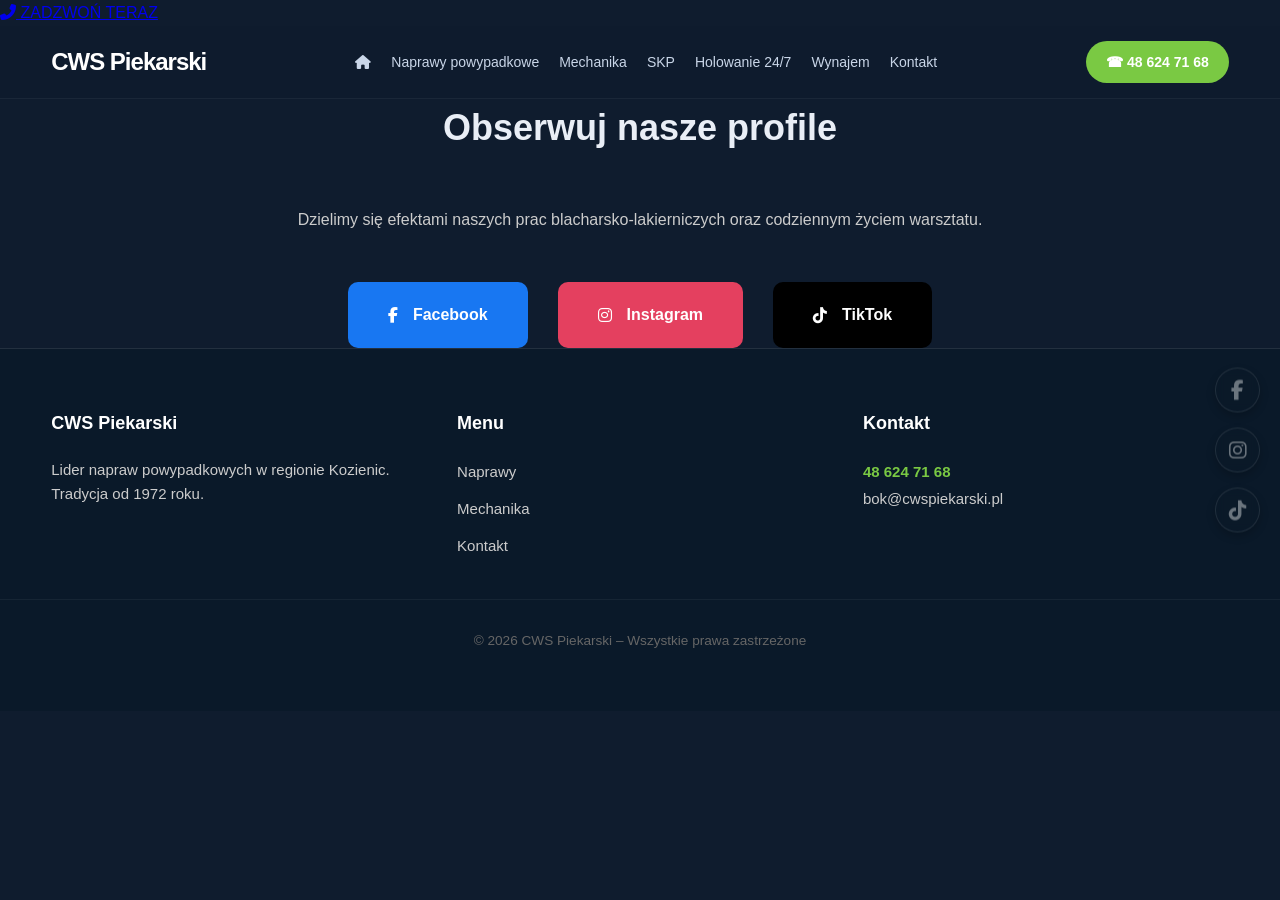
==== commit 08013199: "update" ====
--- a/aktualnosci.html
+++ b/aktualnosci.html
@@ -1,79 +1,89 @@
 <!DOCTYPE html>
 <html lang="pl">
 <head>
-<meta charset="UTF-8">
-<meta name="viewport" content="width=device-width, initial-scale=1.0">
-<title>Aktualności | CWS Piekarski</title>
-
-<link rel="stylesheet" href="assets/css/style.css">
-
-<link rel="stylesheet" href="https://cdnjs.cloudflare.com/ajax/libs/font-awesome/6.5.0/css/all.min.css">
-
+    <meta charset="UTF-8">
+    <meta name="viewport" content="width=device-width, initial-scale=1.0">
+    <title>Aktualności | CWS Piekarski Kozienice</title>
+    <link rel="stylesheet" href="https://cdnjs.cloudflare.com/ajax/libs/font-awesome/6.5.0/css/all.min.css">
+    <link rel="stylesheet" href="assets/css/style.css">
 </head>
 <body>
 
-<header>
-<div class="container nav">
-<div class="logo">CWS Piekarski</div>
-
-<nav>
-<ul class="menu">
-<li><a href="index.html"><i class="fas fa-home"></i></a></li>
-<li><a href="naprawy-powypadkowe.html">Naprawy</a></li>
-<li><a href="mechanika.html">Mechanika</a></li>
-<li><a href="skp.html">SKP</a></li>
-<li><a href="holowanie.html">Holowanie 24/7</a></li>
-<li><a href="wynajem.html">Wynajem</a></li>
-<li><a href="kontakt.html">Kontakt</a></li>
-</ul>
-</nav>
-
-<a class="phone-btn" href="tel:+48486247168">
-☎ 48 624 71 68
+<a href="tel:+48486247168" id="FIXED_CALL_STEEL">
+    <i class="fas fa-phone-alt"></i> ZADZWOŃ TERAZ
 </a>
 
-</div>
+<header>
+    <div class="container nav">
+        <div class="logo">CWS Piekarski</div>
+        <nav id="main-nav">
+            <ul>
+                <li><a href="index.html" class="home-icon"><i class="fas fa-home"></i></a></li>
+                <li><a href="naprawy-powypadkowe.html">Naprawy powypadkowe</a></li>
+                <li><a href="mechanika.html">Mechanika</a></li>
+                <li><a href="skp.html">SKP</a></li>
+                <li><a href="holowanie.html">Holowanie 24/7</a></li>
+                <li><a href="wynajem.html">Wynajem</a></li>
+                <li><a href="kontakt.html">Kontakt</a></li>
+            </ul>
+        </nav>
+        <a class="phone-btn" href="tel:+48486247168">☎ 48 624 71 68</a>
+    </div>
 </header>
-
-<div class="social-intro">
-<h2>Bądź na bieżąco</h2>
-<p>Obserwuj nas w mediach społecznościowych i sprawdzaj najnowsze realizacje, promocje oraz aktualności z CWS Piekarski.</p>
-</div>
-
-
-<!-- SOCIAL DUŻE IKONY -->
-<section class="news-social">
-<div class="container social-big">
-
-<a href="https://www.facebook.com/profile.php?id=100057295096815" target="_blank" class="big-social fb">
-<i class="fab fa-facebook-f"></i>
-<span>Facebook</span>
-</a>
-
-<a href="https://instagram.com/TWOJPROFIL" target="_blank" class="big-social ig">
-<i class="fab fa-instagram"></i>
-<span>Instagram</span>
-</a>
-
-<a href="https://tiktok.com/@TWOJPROFIL" target="_blank" class="big-social tt">
-<i class="fab fa-tiktok"></i>
-<span>TikTok</span>
-</a>
-
-</div>
-</section>
 
 
 
-<script async defer crossorigin="anonymous"
-src="https://connect.facebook.net/pl_PL/sdk.js#xfbml=1&version=v18.0">
-</script>
-<div id="fb-root"></div>
-<script async defer crossorigin="anonymous"
-src="https://connect.facebook.net/pl_PL/sdk.js#xfbml=1&version=v18.0">
-</script>
-<script async defer crossorigin="anonymous"
-src="https://connect.facebook.net/pl_PL/sdk.js#xfbml=1&version=v18.0">
-</script>
+<section class="section news-content" id="feed">
+    <div class="container">
+        <div class="social-intro" style="text-align: center; margin-bottom: 50px;">
+            <h2 class="centered-h2">Obserwuj nasze profile</h2>
+            <p style="color: #ccc; max-width: 700px; margin: 0 auto;">Dzielimy się efektami naszych prac blacharsko-lakierniczych oraz codziennym życiem warsztatu.</p>
+        </div>
+
+        <div class="social-big" style="display: flex; justify-content: center; gap: 30px; flex-wrap: wrap;">
+            <a href="https://www.facebook.com/profile.php?id=100057295096815" target="_blank" class="big-social fb" style="background: #1877f2; color: white; padding: 20px 40px; border-radius: 10px; text-decoration: none; display: flex; align-items: center; gap: 15px; font-weight: bold;">
+                <i class="fab fa-facebook-f"></i> Facebook
+            </a>
+            <a href="https://www.instagram.com/cwspiekarski/" target="_blank" class="big-social ig" style="background: #e4405f; color: white; padding: 20px 40px; border-radius: 10px; text-decoration: none; display: flex; align-items: center; gap: 15px; font-weight: bold;">
+                <i class="fab fa-instagram"></i> Instagram
+            </a>
+            <a href="https://www.tiktok.com/@cwspiekarski?lang=pl-PL" target="_blank" class="big-social tt" style="background: #000; color: white; padding: 20px 40px; border-radius: 10px; text-decoration: none; display: flex; align-items: center; gap: 15px; font-weight: bold;">
+                <i class="fab fa-tiktok"></i> TikTok
+            </a>
+        </div>
+    </div>
+</section>
+
+<footer class="footer-main" style="padding: 60px 0; background-color: #0a1929; border-top: 1px solid rgba(255,255,255,0.1);">
+    <div class="container footer-grid" style="display: grid; grid-template-columns: repeat(3, 1fr); gap: 40px;">
+        <div class="footer-col">
+            <h3 style="color: #fff; margin-bottom: 20px;">CWS Piekarski</h3>
+            <p style="color: #ccc; line-height: 1.6;">Lider napraw powypadkowych w regionie Kozienic. Tradycja od 1972 roku.</p>
+        </div>
+        <div class="footer-col">
+            <h4 style="color: #fff; margin-bottom: 20px;">Menu</h4>
+            <ul style="list-style: none; padding: 0;">
+                <li style="margin-bottom: 10px;"><a href="naprawy-powypadkowe.html" style="color: #ccc; text-decoration: none;">Naprawy</a></li>
+                <li style="margin-bottom: 10px;"><a href="mechanika.html" style="color: #ccc; text-decoration: none;">Mechanika</a></li>
+                <li><a href="kontakt.html" style="color: #ccc; text-decoration: none;">Kontakt</a></li>
+            </ul>
+        </div>
+        <div class="footer-col">
+            <h4 style="color: #fff; margin-bottom: 20px;">Kontakt</h4>
+            <p style="color: #7ac943; font-weight: bold;">48 624 71 68</p>
+            <p style="color: #ccc;">bok@cwspiekarski.pl</p>
+        </div>
+    </div>
+    <div class="footer-bottom" style="text-align: center; margin-top: 40px; color: #666; font-size: 0.85rem;">
+        © 2026 CWS Piekarski – Wszystkie prawa zastrzeżone
+    </div>
+</footer>
+
+<div class="social-fixed">
+    <a href="https://www.facebook.com/profile.php?id=100057295096815" target="_blank" class="social fb" title="Facebook"><i class="fab fa-facebook-f"></i></a>
+    <a href="https://www.instagram.com/cwspiekarski/" target="_blank" class="social ig" title="Instagram"><i class="fab fa-instagram"></i></a>
+    <a href="https://www.tiktok.com/@cwspiekarski?lang=pl-PL" target="_blank" class="social tt" title="TikTok"><i class="fab fa-tiktok"></i></a>
+</div>
+
 </body>
 </html>
--- a/assets/css/style.css
+++ b/assets/css/style.css
@@ -1,1839 +1,795 @@
-/* ===== RESET ===== */
-
-* {
-    margin: 0;
-    padding: 0;
-    box-sizing: border-box;
-}
+/* =========================================
+   1. ZMIENNE I RESET
+   ========================================= */
+:root {
+    --primary-green: #7ac943;
+    --primary-green-dark: #69b532;
+    --main-blue: #4ea3ff;
+    --main-blue-dark: #3d7fff;
+    --bg-dark: #0f1c2e;
+    --bg-light: #162a45;
+    --text-white: #e9eef6;
+    --text-gray: #c9d6e8;
+}
+
+* { margin: 0; padding: 0; box-sizing: border-box; }
 
 body {
     font-family: -apple-system, BlinkMacSystemFont, "Segoe UI", Roboto, sans-serif;
-    background: #0f1c2e;
-    color: #e9eef6;
+    background: var(--bg-dark);
+    color: var(--text-white);
     line-height: 1.6;
-}
-
-a {
-    text-decoration: none;
-    color: inherit;
-}
-
-.container {
-    width: 90%;
-    max-width: 1200px;
-    margin: 0 auto;
-}
-
-/* ===== HEADER ===== */
-
+    overflow-x: hidden;
+}
+
+.container { width: 92%; max-width: 1200px; margin: 0 auto; }
+
+/* =========================================
+   2. TYPOGRAFIA I ELEMENTY GLOBALNE
+   ========================================= */
+.centered-h2 {
+    text-align: center !important;
+    width: 100% !important;
+    display: block !important;
+    margin-bottom: 50px !important;
+    font-size: 36px;
+    font-weight: 800;
+}
+
+.scroll-reveal {
+    position: relative;
+    display: inline-block;
+    padding-bottom: 20px;
+}
+
+.scroll-reveal::after {
+    content: '';
+    position: absolute;
+    left: 50%;
+    bottom: 0;
+    width: 0; 
+    height: 2px; 
+    transform: translateX(-50%);
+    background: radial-gradient(circle, var(--primary-green) 0%, rgba(122, 201, 67, 0.3) 80%, transparent 100%);
+    transition: width 2s cubic-bezier(0.22, 1, 0.36, 1); /* O połowę wolniej */
+    border-radius: 50%; 
+}
+
+.scroll-reveal.active::after {
+    width: 420px; 
+}
+
+/* =========================================
+   3. HEADER & NAV
+   ========================================= */
 header {
-    background: linear-gradient(90deg, #0f1c2e, #162a45);
-    padding: 18px 0;
+    background: rgba(15, 28, 46, 0.95);
+    backdrop-filter: blur(10px);
+    padding: 15px 0;
     position: sticky;
     top: 0;
     z-index: 1000;
-}
-
-.nav {
-    display: flex;
-    align-items: center;
-}
-
-.nav {
-    display: flex;
-    align-items: center;
-}
-
-nav {
-    flex: 1;
-}
-
-
-nav a {
-    color: #c9d6e8;
-    font-weight: 500;
-    transition: 0.3s;
-}
-nav ul {
-    list-style: none;
-    display: flex;
-    justify-content: center;
-    gap: 18px; /* było 28 – zmniejszamy lekko */
-    margin: 0;
-    padding: 0;
-}
-
-
-nav a:hover {
-    color: #4ea3ff;
-}
-
-.phone-btn {
-    margin-left: 40px;
-    white-space: nowrap;
-}
-
-.phone-btn:hover {
-    transform: translateY(-2px);
-}
-
-/* ===== HERO ===== */
-
-/* ================================= */
-/* ZIELONA LINIA POD TYTUŁEM SEKCJI */
-/* ================================= */
-
-.why-section h2 {
-    position: relative;
-    display: inline-block;
-    padding-bottom: 14px;
-}
-
-.why-section h2::after {
-    content: "";
-    position: absolute;
-    left: 50%;
-    bottom: 0;
-    width: 0;
-    height: 3px;
-    background: #39d98a;   /* zielony kolor */
-    transform: translateX(-50%);
-    animation: greenLine 1.2s ease forwards;
-}
-
-/* animacja linii */
-@keyframes greenLine {
-    from {
-        width: 0;
-    }
-    to {
-        width: 80px;
-    }
-}
-
-.hero-tabs {
-    display: inline-flex;
-    gap: 12px;
-    margin-bottom: 40px;
-}
-
-.tab {
-    background: rgba(255,255,255,0.08);
-    border: 1px solid rgba(255,255,255,0.1);
-    padding: 10px 18px;
-    border-radius: 25px;
-    color: #c9d6e8;
-    cursor: pointer;
-    transition: 0.3s;
-}
-
-.tab:hover {
-    background: rgba(78,163,255,0.2);
-}
-
-.tab.active {
-    background: linear-gradient(90deg, #4ea3ff, #3d7fff);
-    color: #fff;
-    border: none;
-}
-
-.hero h1 {
-    font-size: 44px;
-    font-weight: 700;
-    margin-bottom: 20px;
-}
-
-.hero p {
-    font-size: 18px;
-    color: #c9d6e8;
-    margin-bottom: 35px;
-}
-
-.btn-primary {
-    background: linear-gradient(90deg, #4ea3ff, #3d7fff);
-    padding: 14px 30px;
-    border-radius: 8px;
-    font-weight: 600;
-    margin-right: 12px;
-    display: inline-block;
-    transition: 0.3s;
-}
-
-.btn-primary:hover {
-    transform: translateY(-3px);
-}
-
-.btn-secondary {
-    border: 1px solid #4ea3ff;
-    padding: 14px 30px;
-    border-radius: 8px;
-    font-weight: 600;
-    color: #4ea3ff;
-    display: inline-block;
-    transition: 0.3s;
-}
-
-.btn-secondary:hover {
-    background: #4ea3ff;
-    color: #fff;
-}
-
-/* ===== SEKCJE ===== */
-
-.section {
-    padding: 90px 0;
-    background: #162a45;
-}
-
-.section-dark {
-    background: #13233a;
-}
-
-.section h2 {
-    text-align: center;
-    font-size: 32px;
-    margin-bottom: 60px;
-}
-
-/* ===== CARDS ===== */
-
-.cards {
-    display: grid;
-    grid-template-columns: repeat(3, 1fr);
-    gap: 40px;
-    margin-top: 40px;
-}
-
-.card {
-    background: #1c355a;
-    padding: 28px;
-    border-radius: 12px;
-    transition: 0.3s;
-}
-
-.card:hover {
-    transform: translateY(-6px);
-    background: #214170;
-}
-
-.card h3 {
-    margin-bottom: 15px;
-    font-size: 20px;
-}
-
-.card p {
-    font-size: 15px;
-    color: #c9d6e8;
-}
-
-.card-link {
-    display: inline-block;
-    margin-top: 15px;
-    color: #4ea3ff;
-    font-weight: 600;
-}
-@media (max-width: 992px) {
-    .cards {
-        grid-template-columns: repeat(2, 1fr);
-    }
-}
-
-@media (max-width: 600px) {
-    .cards {
-        grid-template-columns: 1fr;
-    }
-}
-
-/* ===== PROCESS PREMIUM ===== */
-
-.process {
-    position: relative;
-    max-width: 850px;
-    margin: 0 auto;
-    padding-left: 60px;
-}
-
-/* pionowa linia */
-.process::before {
-    content: "";
-    position: absolute;
-    left: 22px;
-    top: 0;
-    width: 3px;
-    height: 0;
-    background: linear-gradient(to bottom, #4ea3ff, #3d7fff);
-    border-radius: 2px;
-    transition: height 1.2s ease;
-}
-
-/* aktywacja linii */
-.process.active::before {
-    height: 100%;
-}
-
-.step {
-    position: relative;
-    margin-bottom: 55px;
-    opacity: 0;
-    transform: translateY(40px);
-    transition: all 0.7s ease;
-}
-
-.step.visible {
-    opacity: 1;
-    transform: translateY(0);
-}
-
-/* kółko */
-.step-number {
-    position: absolute;
-    left: -60px;
-    top: 0;
-    width: 45px;
-    height: 45px;
-    border-radius: 50%;
-    background: linear-gradient(135deg, #4ea3ff, #3d7fff);
-    display: flex;
-    align-items: center;
-    justify-content: center;
-    font-weight: 700;
-    color: #fff;
-    box-shadow: 0 0 18px rgba(78,163,255,0.6);
-}
-
-/* tekst */
-.step-content h3 {
-    font-size: 20px;
-    margin-bottom: 8px;
-}
-
-.step-content p {
-    color: #c9d6e8;
-    line-height: 1.7;
-}
-
-/* ===== CTA 24/7 PREMIUM ===== */
-
-.cta-dark {
-    background: linear-gradient(135deg, #1f3f73, #2d6cdf);
-    padding: 80px 0;
-    text-align: center;
-    position: relative;
-    overflow: hidden;
-}
-
-.cta-dark::before {
-    content: "";
-    position: absolute;
-    width: 400px;
-    height: 400px;
-    background: radial-gradient(circle, rgba(255,255,255,0.08), transparent 70%);
-    top: -100px;
-    right: -100px;
-}
-
-.cta-dark h2 {
-    font-size: 32px;
-    font-weight: 700;
-    margin-bottom: 20px;
-    color: #fff;
-}
-
-.assist {
-    font-size: 40px;
-    font-weight: 800;
-    letter-spacing: 2px;
-    color: #ffffff;
-    margin-bottom: 25px;
-}
-
-.cta-dark .assist {
-    animation: pulse 2s infinite;
-}
-
-@keyframes pulse {
-    0% { transform: scale(1); }
-    50% { transform: scale(1.05); }
-    100% { transform: scale(1); }
-}
-
-/* ===== KONTAKT ===== */
-
-.contact-block {
-    display: grid;
-    grid-template-columns: 1fr 1fr;
-    gap: 50px;
-    align-items: stretch;
-}
-
-.contact-info h3 {
-    margin-bottom: 20px;
-}
-
-.contact-info p {
-    margin-bottom: 18px;
-}
-
-.contact-buttons {
-    margin-top: 25px;
-}
-
-/* ===== FOOTER ===== */
-
-.footer-main {
-    background: #0f1c2e;
-    padding: 60px 0 30px;
-}
-
-.footer-grid {
-    display: grid;
-    grid-template-columns: repeat(auto-fit, minmax(220px, 1fr));
-    gap: 40px;
-}
-
-.footer-col h3,
-.footer-col h4 {
-    margin-bottom: 15px;
-}
-
-.footer-col ul {
-    list-style: none;
-}
-
-.footer-col li {
-    margin-bottom: 10px;
-}
-
-.footer-col a {
-    color: #c9d6e8;
-    transition: 0.3s;
-}
-
-.footer-col a:hover {
-    color: #4ea3ff;
-}
-
-.footer-bottom {
-    text-align: center;
-    margin-top: 40px;
-    font-size: 14px;
-    color: #7f95b3;
-}
-/* ===== LICZNIKI PREMIUM ===== */
-
-.stats {
-    display: grid;
-    grid-template-columns: repeat(auto-fit, minmax(180px, 1fr));
-    gap: 40px;
-    text-align: center;
-}
-
-.stat-number {
-    font-size: 48px;
-    font-weight: 800;
-    background: linear-gradient(90deg, #4ea3ff, #3d7fff);
-    -webkit-background-clip: text;
-    -webkit-text-fill-color: transparent;
-    margin-bottom: 10px;
-}
-
-.stat p {
-    color: #c9d6e8;
-    font-size: 16px;
-}
-/* ===== GOOGLE REVIEWS FIX ===== */
-
-.google-reviews {
-    background: #ffffff;
-    color: #1a1a1a;
-    text-align: center;
-    padding: 80px 0;
-}
-
-.google-reviews h2 {
-    color: #1a1a1a;
-    font-size: 34px;
-    font-weight: 700;
-    margin-bottom: 40px;
-}
-
-.rating-summary {
-    margin-bottom: 50px;
-}
-
-.rating-number {
-    font-size: 72px;
-    font-weight: 700;
-    color: #1a1a1a;
-}
-
-.rating-stars {
-    color: #fbbc04;
-    font-size: 26px;
-    letter-spacing: 4px;
-    margin: 12px 0;
-}
-
-.rating-count {
-    color: #555;
-    font-size: 16px;
-}
-
-.review-slide {
-    display: none;
-    background: #f3f6fb;
-    padding: 45px;
-    border-radius: 18px;
-    box-shadow: 0 12px 30px rgba(0,0,0,0.08);
-    max-width: 850px;
-    margin: 0 auto;
-}
-
-.review-slide.active {
-    display: block;
-}
-
-.review-slide p {
-    font-size: 20px;
-    line-height: 1.7;
-    color: #1a1a1a;
-    margin-bottom: 25px;
-}
-
-.review-slide span {
-    font-weight: 600;
-    color: #1c355a;
-}
-
-.google-link {
-    margin-top: 40px;
-}
-/* HERO BUTTONS PREMIUM */
-
-.hero-actions {
-    margin-top: 40px;
-}
-
-.contact-buttons-row {
-    display: flex;
-    justify-content: center;
-    gap: 20px;
-    flex-wrap: wrap;
-}
-
-.big-btn {
-    display: flex;
-    flex-direction: column;
-    align-items: center;
-    padding: 18px 30px;
-    font-size: 18px;
-    min-width: 260px;
-}
-
-.btn-sub {
-    font-size: 14px;
-    opacity: 0.8;
-    margin-top: 4px;
-}
-
-/* SOS BUTTON */
-
-.sos-wrapper {
-    margin-top: 30px;
-    text-align: center;
-}
-
-.sos-btn {
-    display: inline-block;
-    padding: 16px 28px;
-    background: #c40000;
-    color: white;
-    font-weight: 600;
-    border-radius: 8px;
-    text-decoration: none;
-    font-size: 18px;
-    animation: pulseRed 1.5s infinite;
-}
-
-@keyframes pulseRed {
-    0% { box-shadow: 0 0 0 0 rgba(196,0,0,0.7); }
-    70% { box-shadow: 0 0 0 15px rgba(196,0,0,0); }
-    100% { box-shadow: 0 0 0 0 rgba(196,0,0,0); }
-}
-
-.sos-btn:hover {
-    background: #e00000;
-}
-/* UBEZPIECZYCIEL SLIDER */
-
-.insurance-strip {
-    background: #0f223a;
-    text-align: center;
-}
-
-.logo-slider {
-    overflow: hidden;
-    margin-top: 40px;
-    position: relative;
-}
-
-.logo-track {
-    display: flex;
-    width: calc(250px * 20);
-    animation: scroll 25s linear infinite;
-}
-
-.logo-item {
-    width: 250px;
-    font-weight: 700;
-    font-size: 20px;
-    color: #4da3ff;
-    opacity: 0.8;
-}
-
-@keyframes scroll {
-    0% { transform: translateX(0); }
-    100% { transform: translateX(-50%); }
-}
-/* FAQ */
-
-.faq-item {
-    margin-bottom: 15px;
-    border-bottom: 1px solid rgba(255,255,255,0.1);
-}
-
-.faq-question {
-    width: 100%;
-    background: none;
-    border: none;
-    color: white;
-    text-align: left;
-    font-size: 18px;
-    padding: 15px 0;
-    cursor: pointer;
-}
-
-.faq-answer {
-    max-height: 0;
-    overflow: hidden;
-    transition: max-height 0.4s ease;
-}
-
-.faq-answer p {
-    padding-bottom: 15px;
-    opacity: 0.8;
-}
-/* FORMULARZ */
-
-.report-form {
-    max-width: 600px;
-    margin: 40px auto 0;
-    display: flex;
-    flex-direction: column;
-    gap: 15px;
-}
-
-.report-form input,
-.report-form textarea {
-    padding: 14px;
-    border-radius: 6px;
-    border: none;
-    font-size: 16px;
-}
-
-.report-form textarea {
-    min-height: 120px;
-    resize: vertical;
-}
-/* ===== RESET ===== */
-
-* {
-    margin: 0;
-    padding: 0;
-    box-sizing: border-box;
-}
-
-/* ===== COLOR SYSTEM ===== */
-
-:root {
-    --primary-green: #7ac943;
-    --primary-green-dark: #69b532;
-
-    --main-blue: #4ea3ff;
-    --main-blue-dark: #3d7fff;
-
-    --radius-pill: 30px;
-}
-
-body {
-    font-family: -apple-system, BlinkMacSystemFont, "Segoe UI", Roboto, sans-serif;
-    background: #0f1c2e;
-    color: #e9eef6;
-    line-height: 1.6;
-}
-
-a {
-    text-decoration: none;
-    color: inherit;
-}
-
-.container {
-    width: 90%;
-    max-width: 1200px;
-    margin: 0 auto;
-}
-
-/* ===== HEADER ===== */
-
-header {
-    background: linear-gradient(90deg, #0f1c2e, #162a45);
-    padding: 18px 0;
-    position: sticky;
-    top: 0;
-    z-index: 1000;
-}
-
-.nav {
-    display: flex;
-    align-items: center;
-    justify-content: space-between;
-}
-
-.logo {
-    font-size: 22px;
-    font-weight: 700;
-    color: #ffffff;
-}
-
-nav ul {
-    list-style: none;
-    display: flex;
-    gap: 28px;
-}
-
-nav a {
-    color: #c9d6e8;
-    font-weight: 500;
-    transition: 0.3s;
-}
-
-nav a:hover {
-    color: var(--main-blue);
-}
-
-/* ===== PHONE BUTTON (GREEN) ===== */
+    border-bottom: 1px solid rgba(255,255,255,0.05);
+}
+
+.nav { display: flex; align-items: center; justify-content: space-between; }
+.logo { font-size: 24px; font-weight: 900; letter-spacing: -1px; color: #fff; }
+nav ul { display: flex; list-style: none; gap: 20px; }
+nav a { font-size: 14px; font-weight: 500; color: var(--text-gray); transition: 0.3s; text-decoration: none; }
+nav a:hover { color: var(--main-blue); }
 
 .phone-btn {
     background: var(--primary-green);
     padding: 10px 20px;
-    border-radius: var(--radius-pill);
-    font-weight: 600;
+    border-radius: 50px;
+    font-weight: 700;
     color: #fff;
+    text-decoration: none;
+    font-size: 14px;
     transition: 0.3s;
+}
+
+.menu-toggle {
+    display: none;
+    background: none;
+    border: none;
+    color: #fff;
+    font-size: 28px;
+    cursor: pointer;
+    z-index: 1001;
+}
+
+/* =========================================
+   4. HERO SECTION
+   ========================================= */
+.hero {
+    background: radial-gradient(circle at top right, #1c355a, #0f1c2e);
+    padding: 100px 0 120px;
+    text-align: center;
+}
+
+.hero-tabs { display: inline-flex; gap: 10px; margin-bottom: 40px; flex-wrap: wrap; justify-content: center; }
+
+.tab {
+    background: rgba(255,255,255,0.05);
+    border: 1px solid rgba(255,255,255,0.1);
+    padding: 12px 24px;
+    border-radius: 50px;
+    color: var(--text-gray);
+    cursor: pointer;
+    font-size: 12px;
+    font-weight: 700;
+    transition: 0.3s;
+}
+
+.tab.active { 
+    background: var(--main-blue); 
+    color: #fff; 
+    border-color: var(--main-blue); 
+    box-shadow: 0 5px 15px rgba(78, 163, 255, 0.3); 
+}
+
+.hero h1 { font-size: clamp(32px, 6vw, 52px); margin-bottom: 25px; font-weight: 900; line-height: 1.1; }
+.hero p { font-size: 19px; color: var(--text-gray); margin-bottom: 40px; max-width: 750px; margin-left: auto; margin-right: auto; }
+
+.btn-primary { 
+    background: var(--primary-green); 
+    padding: 16px 35px; 
+    border-radius: 50px; 
+    font-weight: 800; 
+    color: #fff; 
+    display: inline-block; 
+    transition: 0.3s; 
+    border: none; 
+    cursor: pointer; 
+    text-decoration: none; 
+}
+
+.btn-primary:hover { transform: translateY(-3px); box-shadow: 0 10px 20px rgba(122, 201, 67, 0.3); }
+
+.btn-secondary { 
+    border: 2px solid var(--main-blue); 
+    padding: 14px 33px; 
+    border-radius: 50px; 
+    font-weight: 800; 
+    color: var(--main-blue); 
+    display: inline-block; 
+    margin-left: 15px; 
+    text-decoration: none; 
+}
+
+/* =========================================
+   5. SEKCE TREŚCI (REVIEWS, SERVICES, STATS)
+   ========================================= */
+.google-reviews { background: #fff; color: #1a1a1a; text-align: center; padding: 100px 0; }
+.rating-summary { margin-bottom: 40px; }
+.rating-number { font-size: 72px; font-weight: 900; line-height: 1; color: #1a1a1a; }
+.rating-stars { color: #fbbc04; font-size: 28px; margin: 10px 0; }
+.rating-count { color: #666; font-weight: 600; }
+
+.reviews-slider { position: relative; min-height: 320px; margin: 40px 0; }
+.review-slide { 
+    display: none; 
+    max-width: 900px; 
+    margin: 0 auto; 
+    padding: 40px; 
+    background: #f8fbff; 
+    border-radius: 20px; 
+    border: 1px solid #edf2f7;
+}
+.review-slide.active { display: block; animation: slideUp 0.6s ease-out; }
+.review-slide p { font-size: 20px; line-height: 1.7; color: #334155; margin-bottom: 20px; font-style: italic; }
+.review-slide strong { color: var(--main-blue-dark); font-weight: 700; background: rgba(78, 163, 255, 0.1); padding: 0 4px; }
+.review-slide span { font-weight: 800; font-size: 16px; color: #1a1a1a; display: block; margin-top: 15px; }
+
+.services-grid-section { padding: 100px 0; background: var(--bg-dark); text-align: center; }
+.services-tiles { display: grid; grid-template-columns: repeat(auto-fit, minmax(280px, 1fr)); gap: 20px; }
+.service-tile {
+    background: var(--bg-light); padding: 40px 30px; border-radius: 15px; text-decoration: none; color: #fff; text-align: left; transition: 0.4s; border: 1px solid rgba(255,255,255,0.05); display: flex; flex-direction: column; justify-content: space-between;
+}
+.service-tile:hover { transform: translateY(-5px); background: #1c355a; border-color: var(--main-blue); box-shadow: 0 10px 30px rgba(0,0,0,0.3); }
+.service-tile h3 { font-size: 22px; margin-bottom: 15px; color: #fff; }
+.service-tile p { color: var(--text-gray); font-size: 15px; margin-bottom: 25px; line-height: 1.5; }
+.service-tile .more { color: var(--primary-green); font-weight: 700; font-size: 14px; text-transform: uppercase; }
+
+.section-dark { background: #0c1626; padding: 100px 0; }
+.cards { display: grid; grid-template-columns: repeat(auto-fit, minmax(250px, 1fr)); gap: 25px; margin-top: 50px; }
+.card { background: #162a45; padding: 40px 30px; border-radius: 20px; transition: 0.4s; border: 1px solid rgba(255,255,255,0.05); }
+.card:hover { transform: translateY(-10px); background: #1c355a; border-color: var(--main-blue); }
+.card h3 { margin-bottom: 15px; font-size: 20px; color: #fff; }
+.card p { color: var(--text-gray); font-size: 15px; }
+
+.stats { display: flex; justify-content: space-around; flex-wrap: wrap; gap: 40px; margin-top: 50px; }
+.stat { text-align: center; }
+.stat-number { font-size: 56px; font-weight: 900; color: var(--main-blue); margin-bottom: 5px; }
+.stat p { font-weight: 700; text-transform: uppercase; letter-spacing: 1px; font-size: 13px; color: var(--text-gray); }
+
+/* =========================================
+   6. KONTAKT & MAPA
+   ========================================= */
+.contact-section { position: relative; }
+.contact-map-bg { position: relative; height: 600px; background: #eee; }
+iframe { width: 100%; height: 100%; border: none; filter: contrast(1.1); }
+
+.contact-card {
+    position: absolute; 
+    top: 50%; 
+    left: 8%; 
+    transform: translateY(-50%);
+    background: #112236; 
+    padding: 40px; 
+    border-radius: 20px; 
+    width: 420px;
+    box-shadow: 0 25px 50px rgba(0,0,0,0.5);
+    border: 1px solid rgba(255,255,255,0.1);
+    z-index: 10;
+}
+.contact-card h2 { text-align: left !important; margin-bottom: 25px; color: var(--main-blue); }
+.contact-card h3 { margin-bottom: 20px; font-size: 24px; }
+.contact-details p { margin-bottom: 15px; font-size: 15px; color: var(--text-gray); }
+.contact-details i { color: var(--main-blue); width: 25px; font-size: 18px; }
+.contact-details a { color: #fff; text-decoration: none; transition: 0.3s; }
+.contact-details a:hover { color: var(--main-blue); }
+
+.contact-group { margin: 20px 0; padding: 15px 0; border-top: 1px solid rgba(255,255,255,0.05); }
+
+.emergency-phone {
+    background: rgba(255, 255, 255, 0.05);
+    padding: 12px;
+    border-radius: 10px;
+    border-left: 4px solid var(--primary-green);
+    margin-top: 10px !important;
+}
+.emergency-phone a { font-size: 18px; font-weight: 800; color: #fff; }
+
+/* =========================================
+   7. FOOTER & SOCIALS
+   ========================================= */
+footer { 
+    padding: 80px 0 30px; 
+    background: #080f1a; 
+    border-top: 1px solid rgba(255,255,255,0.05); 
+}
+.footer-grid { display: grid; grid-template-columns: 1.5fr 1fr 1fr; gap: 40px; }
+.footer-col h3, .footer-col h4 { margin-bottom: 25px; font-size: 18px; color: #fff; font-weight: 700; }
+.footer-col p, .footer-col ul { font-size: 15px; color: var(--text-gray); line-height: 1.8; }
+.footer-col ul { list-style: none; padding: 0; }
+.footer-col ul li a { color: var(--text-gray); text-decoration: none; transition: 0.3s; }
+.footer-col ul li a:hover { color: var(--main-blue); }
+
+.footer-bottom { 
+    text-align: center; 
+    margin-top: 60px; 
+    padding-top: 30px; 
+    border-top: 1px solid rgba(255,255,255,0.05); 
+    font-size: 14px; 
+    color: #55667e; 
+}
+
+.social-fixed { position: fixed; right: 20px; top: 50%; transform: translateY(-50%); display: flex; flex-direction: column; gap: 15px; z-index: 9999; }
+.social { width: 45px; height: 45px; background: rgba(255, 255, 255, 0.1); backdrop-filter: blur(5px); border-radius: 50%; display: flex; align-items: center; justify-content: center; color: #fff; text-decoration: none; font-size: 20px; transition: 0.3s; border: 1px solid rgba(255, 255, 255, 0.1); }
+.social.fb:hover { background: #1877F2; box-shadow: 0 0 15px rgba(24, 119, 242, 0.5); transform: scale(1.1); }
+.social.ig:hover { background: radial-gradient(circle at 30% 107%, #fdf497 0%, #fdf497 5%, #fd5949 45%, #d6249f 60%, #285AEB 90%); box-shadow: 0 0 15px rgba(214, 36, 159, 0.5); transform: scale(1.1); }
+.social.tt:hover { background: #010101; box-shadow: 0 0 15px rgba(255, 255, 255, 0.2); transform: scale(1.1); border-color: #ff0050; }
+
+@keyframes slideUp { from { opacity: 0; transform: translateY(20px); } to { opacity: 1; transform: translateY(0); } }
+
+/* =========================================
+   8. RESPONSIVE (MEDIA QUERIES)
+   ========================================= */
+@media (max-width: 992px) {
+    .menu-toggle { display: block; }
+
+    nav {
+        position: fixed;
+        top: 0;
+        right: -100%;
+        width: 80%;
+        height: 100vh;
+        background: var(--bg-dark);
+        padding: 100px 40px;
+        transition: 0.4s cubic-bezier(0.22, 1, 0.36, 1);
+        box-shadow: -10px 0 30px rgba(0,0,0,0.5);
+        z-index: 1000;
+    }
+
+    nav.active { right: 0; }
+    nav ul { flex-direction: column; gap: 30px; }
+    nav a { font-size: 20px; display: block; }
+    .phone-btn { display: none; }
+
+    .contact-card { position: static; transform: none; width: 100%; border-radius: 0; padding: 40px 5%; }
+    .contact-map-bg { height: auto; display: flex; flex-direction: column-reverse; }
+    iframe { height: 400px; }
+    .footer-grid { grid-template-columns: 1fr; text-align: center; }
+
+    /* PŁYWAJĄCY PRZYCISK MOBILE */
+    .mobile-call-btn {
+        display: flex;
+        align-items: center;
+        justify-content: center;
+        gap: 12px;
+        position: fixed;
+        bottom: 20px;
+        left: 5%;
+        right: 5%;
+        width: 90%;
+        height: 60px;
+        background: var(--primary-green);
+        color: #fff;
+        border-radius: 50px;
+        font-weight: 800;
+        text-decoration: none;
+        font-size: 18px;
+        z-index: 9999;
+        box-shadow: 0 10px 25px rgba(0,0,0,0.4);
+        animation: pulseCall 2s infinite;
+    }
+    
+    footer { padding-bottom: 100px !important; }
+}
+
+@keyframes pulseCall {
+    0% { transform: scale(1); }
+    50% { transform: scale(1.03); box-shadow: 0 12px 30px rgba(122, 201, 67, 0.5); }
+    100% { transform: scale(1); }
+}
+
+@media (min-width: 993px) {
+    .mobile-call-btn, .only-mobile-call { display: none !important; }
+}
+/* Styl dla nowego przycisku SOS na czerwonym tle */
+.sos-btn-new {
     display: inline-flex;
     align-items: center;
-    gap: 8px;
-}
-
-.phone-btn:hover {
-    background: var(--primary-green-dark);
+    justify-content: center;
+    gap: 15px; /* Odstęp między ikoną a tekstem */
+    background-color: #d32f2f; /* Wyrazisty, czerwony kolor alarmowy */
+    color: #ffffff; /* Biały tekst dla kontrastu */
+    padding: 18px 35px;
+    border-radius: 50px; /* Zaokrąglony kształt pasujący do innych przycisków */
+    text-decoration: none;
+    font-weight: bold;
+    font-size: 1.1rem;
+    text-transform: uppercase; /* Wielkie litery dla większej powagi */
+    transition: all 0.3s ease;
+    box-shadow: 0 4px 15px rgba(211, 47, 47, 0.4); /* Czerwona poświata */
+    border: 2px solid transparent;
+}
+
+/* Ikona ☎ w przycisku SOS */
+.sos-btn-new .sos-icon {
+    font-size: 1.4rem;
+    line-height: 1;
+}
+
+/* Efekty po najechaniu myszką */
+.sos-btn-new:hover {
+    background-color: #b71c1c; /* Nieco ciemniejszy czerwony */
+    transform: translateY(-2px); /* Delikatne uniesienie */
+    box-shadow: 0 6px 20px rgba(211, 47, 47, 0.6); /* Mocniejsza poświata */
+}
+
+/* Styl dla poprawnego ułożenia przycisków w Hero na dużych ekranach */
+@media (min-width: 768px) {
+    .contact-buttons-row {
+        display: flex;
+        justify-content: center;
+        gap: 20px;
+    }
+    
+    .hero-actions {
+        display: flex;
+        flex-direction: column;
+        align-items: center;
+    }
+}
+.process-section {
+    padding: 100px 0;
+    position: relative;
+}
+
+.process-container {
+    position: relative;
+    max-width: 800px;
+    margin: 60px auto 0;
+    padding-left: 50px; /* Miejsce na linię z boku */
+}
+
+/* Szara linia tła */
+.process-line {
+    position: absolute;
+    left: 20px;
+    top: 10px;
+    bottom: 10px;
+    width: 4px;
+    background: rgba(255, 255, 255, 0.1);
+    border-radius: 2px;
+}
+
+/* Niebieska linia animowana */
+.process-line-filler {
+    position: absolute;
+    top: 0;
+    left: 0;
+    width: 100%;
+    height: 0%; /* Startujemy od zera */
+    background: #007bff; /* Twój niebieski kolor */
+    box-shadow: 0 0 15px rgba(0, 123, 255, 0.5);
+    transition: height 1.5s ease-out;
+}
+
+.process-step {
+    position: relative;
+    margin-bottom: 60px;
+    opacity: 0;
+    transform: translateX(20px);
+    transition: all 0.6s ease-out;
+}
+
+.process-step.visible {
+    opacity: 1;
+    transform: translateX(0);
+}
+
+.step-marker {
+    position: absolute;
+    left: -48px;
+    top: 0;
+    width: 32px;
+    height: 32px;
+    background: #1a2a3a;
+    border: 2px solid rgba(255, 255, 255, 0.2);
+    border-radius: 50%;
+    display: flex;
+    align-items: center;
+    justify-content: center;
+    font-weight: bold;
+    color: #fff;
+    z-index: 2;
+    transition: all 0.4s ease;
+}
+
+/* Gdy punkt zostanie "zalany" linią */
+.process-step.active .step-marker {
+    background: #007bff;
+    border-color: #007bff;
+    box-shadow: 0 0 10px rgba(0, 123, 255, 0.8);
+}
+
+.step-content h3 {
+    margin-bottom: 10px;
+    color: #fff;
+}
+
+.step-content p {
+    color: #ccc;
+    line-height: 1.6;
+}
+.insurance-slider-section {
+    padding: 80px 0;
+    overflow: hidden; /* Ważne, żeby slider nie wychodził poza stronę */
+}
+
+.insurance-slider {
+    width: 100%;
+    position: relative;
+    display: flex;
+    align-items: center;
+}
+
+.insurance-track {
+    display: flex;
+    gap: 60px; /* Odstęp między logotypami */
+    animation: scroll 15s linear infinite; /* Prędkość przesuwania */
+    width: calc(250px * 12); /* Dopasuj do ilości elementów */
+    .insurance-slider:hover .insurance-track {
+    animation-play-state: paused; /* Możesz to usunąć, jeśli ma się kręcić bez przerwy */
+}
+}
+
+.insurance-item {
+    display: flex;
+    flex-direction: column;
+    align-items: center;
+    gap: 15px;
+    width: 150px;
+    flex-shrink: 0;
+    transition: transform 0.3s ease;
+}
+
+.insurance-item img {
+    height: 60px; /* Stała wysokość logotypów */
+    width: auto;
+    filter: grayscale(100%) brightness(1.5); /* Elegancki szary wygląd */
+    opacity: 0.7;
+    transition: all 0.3s ease;
+}
+
+.insurance-item span {
+    font-size: 0.8rem;
+    font-weight: bold;
+    color: #888;
+    letter-spacing: 1px;
+}
+
+/* Efekt po najechaniu */
+.insurance-item:hover img {
+    filter: grayscale(0%) brightness(1);
+    opacity: 1;
+    transform: scale(1.1);
+}
+
+.insurance-item:hover span {
+    color: var(--primary-green);
+}
+
+/* Animacja ruchu */
+@keyframes scroll {
+    0% { transform: translateX(0); }
+    100% { transform: translateX(calc(-210px * 6)); } /* Przesunięcie o połowę długości tracka */
+}
+
+/* Zatrzymanie po najechaniu myszką */
+.insurance-slider:hover .insurance-track {
+    animation-play-state: paused;
+}
+/* Pasek boczny Social Media */
+.social-sticky-bar {
+    position: fixed;
+    right: 0;
+    top: 50%;
+    transform: translateY(-50%);
+    z-index: 9999;
+    display: flex;
+    flex-direction: column;
+}
+
+.social-icon {
+    display: flex;
+    align-items: center;
+    justify-content: flex-end;
+    padding: 12px;
+    margin-bottom: 5px;
+    color: #fff !important;
+    text-decoration: none;
+    border-radius: 5px 0 0 5px;
+    transition: all 0.3s ease;
+    width: 48px;
+    overflow: hidden;
+    white-space: nowrap;
+    box-shadow: -2px 2px 10px rgba(0,0,0,0.3);
+}
+
+.social-icon span {
+    margin-right: 15px;
+    font-size: 14px;
+    font-weight: 600;
+    opacity: 0;
+    transition: opacity 0.3s ease;
+}
+
+.social-icon:hover {
+    width: 170px;
+}
+
+.social-icon:hover span {
+    opacity: 1;
+}
+
+/* Kolory specyficzne */
+.facebook { background-color: #1877F2; }
+.messenger { background-color: #0084FF; }
+.google { background-color: #DB4437; } /* Czerwony pasujący do SOS */
+
+.social-icon i {
+    font-size: 20px;
+    min-width: 24px;
+    text-align: center;
+}
+
+/* Ukrywanie na bardzo małych ekranach, żeby nie zasłaniało tekstu */
+@media (max-width: 480px) {
+    .social-sticky-bar {
+        display: none;
+    }
+}
+.social-fixed {
+    position: fixed;
+    right: 20px; /* Odstęp od prawej krawędzi */
+    top: 50%;
+    transform: translateY(-50%);
+    z-index: 2000;
+    display: flex;
+    flex-direction: column;
+    gap: 15px;
+}
+
+.social-fixed .social {
+    width: 45px;
+    height: 45px;
+    display: flex;
+    align-items: center;
+    justify-content: center;
+    border-radius: 50%; /* Okrągłe, jak na głównej */
+    color: #fff !important;
+    text-decoration: none;
+    font-size: 20px;
+    transition: all 0.3s ease;
+    box-shadow: 0 4px 12px rgba(0,0,0,0.3);
+}
+
+/* Kolory zgodne z Twoim index.html */
+.social-fixed .fb { background-color: #1877f2; }
+.social-fixed .ig { background-color: #e4405f; }
+.social-fixed .tt { background-color: #000000; }
+
+/* Efekt najechania */
+.social-fixed .social:hover {
+    transform: scale(1.1);
+    box-shadow: 0 6px 16px rgba(0,0,0,0.4);
+}
+
+/* Ukrywamy na mobilkach, żeby nie zasłaniały przycisku "ZADZWOŃ TERAZ" */
+@media (max-width: 992px) {
+    .social-fixed {
+        display: none;
+    }
+}
+/* --- STYLIZACJA SOCIAL MEDIA - EFEKT "ZLANIA SIĘ Z TŁEM" --- */
+
+.social-fixed {
+    position: fixed;
+    right: 20px;
+    top: 50%;
+    transform: translateY(-50%);
+    z-index: 2000;
+    display: flex;
+    flex-direction: column;
+    gap: 15px;
+}
+
+.social-fixed .social {
+    width: 45px;
+    height: 45px;
+    display: flex;
+    align-items: center;
+    justify-content: center;
+    border-radius: 50%;
+    color: rgba(255, 255, 255, 0.4) !important; /* Ikony są lekko przezroczyste */
+    text-decoration: none;
+    font-size: 20px;
+    
+    /* KOLOR ZBLIŻONY DO TŁA: Bardzo ciemny granat, prawie czarny */
+    background-color: rgba(10, 25, 41, 0.8); 
+    border: 1px solid rgba(255, 255, 255, 0.1); /* Delikatna obwódka, żeby było je widać na ciemnym tle */
+    
+    transition: all 0.4s cubic-bezier(0.4, 0, 0.2, 1);
+    box-shadow: 0 4px 10px rgba(0,0,0,0.2);
+}
+
+/* --- EFEKTY PO NAJECHANIU MYSZKĄ (HOVER) --- */
+
+.social-fixed .social:hover {
+    transform: scale(1.15) rotate(5deg); /* Lekki obrót dodaje dynamiki */
+    color: #ffffff !important; /* Ikona staje się biała */
+    box-shadow: 0 8px 20px rgba(0,0,0,0.5);
+}
+
+/* FB - teraz dopiero dostaje swój kolor */
+.social-fixed .fb:hover {
+    background-color: #1877f2;
+    border-color: #1877f2;
+}
+
+/* IG - teraz dopiero dostaje swój kolor */
+.social-fixed .ig:hover {
+    background-color: #e4405f;
+    border-color: #e4405f;
+}
+
+/* TT - teraz dopiero dostaje swój kolor */
+.social-fixed .tt:hover {
+    background-color: #000000;
+    border-color: #000000;
+}
+
+/* Mobile - ukryte */
+@media (max-width: 992px) {
+    .social-fixed { display: none; }
+}
+/* Stylizacja menu kategorii w cenniku */
+.cennik-tabs-container {
+    margin-bottom: 40px;
+    padding: 20px 0;
+    border-bottom: 1px solid rgba(255,255,255,0.1);
+}
+
+.cennik-menu {
+    display: flex;
+    flex-wrap: wrap;
+    gap: 10px;
+    justify-content: center;
+}
+
+.price-tab {
+    display: inline-block;
+    padding: 8px 18px;
+    background: rgba(255, 255, 255, 0.05);
+    color: #fff !important;
+    text-decoration: none;
+    border-radius: 25px;
+    font-size: 14px;
+    font-weight: 500;
+    border: 1px solid rgba(255, 255, 255, 0.2);
+    transition: all 0.3s ease;
+}
+
+.price-tab:hover {
+    background: #7ac943; /* Zielony kolor z Twojego Hero */
+    border-color: #7ac943;
     transform: translateY(-2px);
 }
 
-/* ===== HERO ===== */
-
-.hero {
-    background: linear-gradient(135deg, #13233a, #1c355a);
-    padding: 110px 0 120px;
-    text-align: center;
-}
-
-.hero-tabs {
-    display: inline-flex;
-    gap: 12px;
-    margin-bottom: 40px;
-}
-
-.tab {
-    background: rgba(255,255,255,0.08);
-    border: 1px solid rgba(255,255,255,0.1);
-    padding: 10px 18px;
-    border-radius: var(--radius-pill);
-    color: #c9d6e8;
-    cursor: pointer;
-    transition: 0.3s;
-}
-
-.tab:hover {
-    background: rgba(78,163,255,0.2);
-}
-
-.tab.active {
-    background: linear-gradient(90deg, var(--main-blue), var(--main-blue-dark));
+/* Poprawa czytelności nagłówka kategorii */
+.category-title {
+    color: #7ac943;
+    margin-bottom: 25px;
+    font-size: 24px;
+    text-transform: uppercase;
+    letter-spacing: 1px;
+}
+
+/* Stylizacja samych pozycji cennika */
+.price-list p {
+    display: flex;
+    justify-content: space-between;
+    padding: 12px 0;
+    border-bottom: 1px solid rgba(255,255,255,0.05);
+    margin: 0;
+}
+
+.price-list p strong {
+    color: #7ac943;
+    white-space: nowrap;
+    margin-left: 20px;
+}
+/* Układ kart 2x3 */
+.services-grid {
+    display: grid;
+    grid-template-columns: repeat(2, 1fr); /* Dwie kolumny */
+    gap: 25px;
+}
+
+.service-card {
+    background: #1a2436; /* Ciemne tło kart z grafiki */
+    padding: 40px;
+    border-radius: 15px;
+    transition: transform 0.3s ease;
+}
+
+.service-card:hover {
+    transform: translateY(-5px);
+    background: #212d42;
+}
+
+.service-card h3 {
     color: #fff;
-    border: none;
-}
-
-.hero h1 {
-    font-size: 44px;
-    font-weight: 700;
-    margin-bottom: 20px;
-}
-
-.hero p {
-    font-size: 18px;
-    color: #c9d6e8;
-    margin-bottom: 35px;
-}
-
-/* ===== BUTTON SYSTEM ===== */
-
-.btn-primary {
-    background: var(--primary-green);
-    padding: 14px 30px;
-    border-radius: var(--radius-pill);
-    font-weight: 600;
-    margin-right: 12px;
-    display: inline-block;
-    transition: 0.3s;
-    color: #fff;
-}
-
-.btn-primary:hover {
-    background: var(--primary-green-dark);
-    transform: translateY(-3px);
-}
-
-.btn-secondary {
-    border: 2px solid var(--main-blue);
-    padding: 14px 30px;
-    border-radius: var(--radius-pill);
-    font-weight: 600;
-    color: var(--main-blue);
-    display: inline-block;
-    transition: 0.3s;
-    background: transparent;
-}
-
-.btn-secondary:hover {
-    background: var(--main-blue);
-    color: #fff;
-}
-
-/* ===== SEKCJE ===== */
-
-.section {
-    padding: 90px 0;
-    background: #162a45;
-}
-
-.section-dark {
-    background: #13233a;
-}
-
-.section h2 {
-    text-align: center;
-    font-size: 32px;
-    margin-bottom: 60px;
-}
-
-/* ===== CARDS ===== */
-
-.cards {
-    display: grid;
-    grid-template-columns: repeat(3, 1fr);
-    gap: 40px;
-    margin-top: 40px;
-}
-
-.card {
-    background: #1c355a;
-    padding: 28px;
-    border-radius: 12px;
-    transition: 0.3s;
-}
-
-.card:hover {
-    transform: translateY(-6px);
-    background: #214170;
-}
-
-.card h3 {
+    font-size: 22px;
     margin-bottom: 15px;
-    font-size: 20px;
-}
-
-.card p {
-    font-size: 15px;
-    color: #c9d6e8;
-}
-
-.card-link {
-    display: inline-block;
-    margin-top: 15px;
-    color: var(--primary-green);
-    font-weight: 600;
-}
-
-/* ===== RESPONSIVE ===== */
-
-@media (max-width: 992px) {
-    .cards {
-        grid-template-columns: repeat(2, 1fr);
-    }
-}
-
-@media (max-width: 600px) {
-    .cards {
+    line-height: 1.3;
+}
+
+.service-card p {
+    color: #ccc;
+    font-size: 16px;
+    line-height: 1.6;
+    margin: 0;
+}
+
+/* Responsywność dla telefonów - jedna kolumna */
+@media (max-width: 768px) {
+    .services-grid {
         grid-template-columns: 1fr;
     }
-}
-
-/* ===== PROCESS ===== */
-
-.process {
-    position: relative;
-    max-width: 850px;
-    margin: 0 auto;
-    padding-left: 60px;
-}
-
-.process::before {
-    content: "";
-    position: absolute;
-    left: 22px;
-    top: 0;
-    width: 3px;
-    height: 0;
-    background: linear-gradient(to bottom, var(--main-blue), var(--main-blue-dark));
-    border-radius: 2px;
-    transition: height 1.2s ease;
-}
-
-.process.active::before {
-    height: 100%;
-}
-
-.step {
-    position: relative;
-    margin-bottom: 55px;
-    opacity: 0;
-    transform: translateY(40px);
-    transition: all 0.7s ease;
-}
-
-.step.visible {
-    opacity: 1;
-    transform: translateY(0);
-}
-
-.step-number {
-    position: absolute;
-    left: -60px;
-    top: 0;
-    width: 45px;
-    height: 45px;
-    border-radius: 50%;
-    background: linear-gradient(135deg, var(--main-blue), var(--main-blue-dark));
-    display: flex;
-    align-items: center;
-    justify-content: center;
-    font-weight: 700;
-    color: #fff;
-    box-shadow: 0 0 18px rgba(78,163,255,0.6);
-}
-
-/* ===== CTA 24/7 ===== */
-
-.cta-dark {
-    background: linear-gradient(135deg, #1f3f73, #2d6cdf);
-    padding: 90px 0 90px 0;;
-    text-align: center;
-    position: relative;
-    overflow: hidden;
-}
-
-.assist {
-    font-size: 40px;
-    font-weight: 800;
-    letter-spacing: 2px;
-    color: #ffffff;
-}
-
-/* ===== SOS BUTTON ===== */
-
-.sos-btn {
-    display: inline-block;
-    padding: 16px 28px;
-    background: #c40000;
-    color: white;
-    font-weight: 600;
-    border-radius: var(--radius-pill);
-    text-decoration: none;
-    font-size: 18px;
-    animation: pulseRed 1.5s infinite;
-}
-
-@keyframes pulseRed {
-    0% { box-shadow: 0 0 0 0 rgba(196,0,0,0.7); }
-    70% { box-shadow: 0 0 0 15px rgba(196,0,0,0); }
-    100% { box-shadow: 0 0 0 0 rgba(196,0,0,0); }
-}
-
-.sos-btn:hover {
-    background: #e00000;
-}
-
-/* ===== FOOTER ===== */
-
-.footer-main {
-    background: #0f1c2e;
-    padding: 60px 0 30px;
-}
-
-.footer-bottom {
-    text-align: center;
-    margin-top: 40px;
-    font-size: 14px;
-    color: #7f95b3;
-}
-/* ===== FIX GOOGLE REVIEWS BACKGROUND ===== */
-
-.google-reviews {
-    background: #ffffff !important;
-    color: #1a1a1a !important;
-}
-
-.google-reviews h2 {
-    color: #1a1a1a !important;
-}
-
-.google-reviews .review-slide {
-    background: #f3f6fb !important;
-}
-
-.google-reviews .review-slide span {
-    color: #1c355a !important;
-}
-/* ============================= */
-/* === PREMIUM HEADER ACCENT V2 === */
-/* ============================= */
-
-.section h2 {
-    position: relative;
-    padding-bottom: 22px;
-}
-
-.section h2::after {
-    content: "";
-    position: absolute;
-    left: 50%;
-    bottom: 0;
-    transform: translateX(-50%);
-    width: 180px;          /* dłuższa */
-    height: 2px;           /* cieńsza */
-    background: linear-gradient(
-        90deg,
-        rgba(122,201,67,0) 0%,
-        rgba(122,201,67,1) 50%,
-        rgba(122,201,67,0) 100%
-    );
-}
-/* ============================= */
-/* === HEADER ACCENT ANIMATION === */
-/* ============================= */
-
-.section h2::after {
-    width: 280px;      /* zostawiamy Twoją wartość */
-    height: 2px;
-    transform: translateX(-50%) scaleX(0);
-    transform-origin: center;
-    animation: lineReveal 1.2s ease forwards;
-}
-
-/* ============================= */
-/* === HEADER ACCENT SCROLL === */
-/* ============================= */
-
-.section h2::after {
-    width: 280px;
-    height: 2px;
-    transform: translateX(-50%) scaleX(0);
-    transform-origin: center;
-    transition: transform 1.8s ease;   /* wolna animacja */
-}
-
-/* Klasa aktywna po scrollu */
-.section.visible h2::after {
-    transform: translateX(-50%) scaleX(1);
-}
-/* ============================= */
-/* === LEADER SECTION 2x2 === */
-/* ============================= */
-
-.leader-section .cards {
-    grid-template-columns: repeat(2, 1fr);
-    max-width: 900px;
-    margin: 40px auto 0;
-}
-
-@media (max-width: 768px) {
-    .leader-section .cards {
-        grid-template-columns: 1fr;
-    }
-}
-/* ============================= */
-/* === SERVICES 2x2 PREMIUM === */
-/* ============================= */
-
-.services-section .cards {
-    grid-template-columns: repeat(2, 1fr);
-    max-width: 1000px;
-    margin: 40px auto 0;
-}
-
-@media (max-width: 768px) {
-    .services-section .cards {
-        grid-template-columns: 1fr;
-    }
-}
-/* ============================= */
-/* === ASSIST BAR CLEAN VERSION === */
-/* ============================= */
-
-.cta-dark {
-    padding: 130px 0;
-    text-align: center;
-    background: linear-gradient(
-        to bottom,
-        #13233a 0%,
-        #1f3f73 50%,
-        #1f3f73 100%
-    );
-}
-
-/* delikatny efekt światła */
-.cta-dark::before {
-    content: "";
-    position: absolute;
-    width: 500px;
-    height: 500px;
-    background: radial-gradient(circle, rgba(255,255,255,0.07), transparent 70%);
-    top: -150px;
-    right: -150px;
-}
-
-.cta-dark h2 {
-    margin: 0 0 30px 0;
-}
-
-.assist {
-    margin: 0;
-    font-size: 60px;
-}
-
-.assist {
-    margin-top: 25px;
-    margin-bottom: 0;
-    font-size: 60px;
-}
-.contact-section {
-    padding-top: 20px;
-}
-.contact-info {
-    display: flex;
-    flex-direction: column;
-}
-.contact-buttons {
-    margin-top: auto;
-}
-.contact-block {
-    display: grid;
-    grid-template-columns: 1fr 1fr;
-    gap: 50px;
-    align-items: stretch;
-}
-
-.contact-map {
-    height: 100%;
-}
-
-.contact-map iframe {
-    width: 100%;
-    height: 100%;
-    min-height: 450px;
-    border-radius: 12px;
-    border: 0;
-}
-/* ===== PREMIUM CONTACT ===== */
-
-.contact-section {
-    padding: 120;
-}
-
-.contact-map-bg {
-    position: relative;
-    min-height: 650px;   /* było 750 */
-    padding: 60px 0;     /* było 100 */
-    overflow: hidden;
-}
-
-.contact-map-bg iframe {
-    position: absolute;
-    width: 100%;
-    height: 100%;
-    border: 0;
-    filter: brightness(0.6) contrast(1.1);
-}
-
-.contact-card {
-    position: relative;
-    z-index: 2;
-    max-width: 420px;
-    margin: 80px;
-    padding: 40px;
-    background: rgba(19, 35, 58, 0.92);
-    backdrop-filter: blur(8px);
-    border-radius: 16px;
-    box-shadow: 0 20px 60px rgba(0,0,0,0.4);
-}
-
-.contact-card h2 {
-    margin-bottom: 30px;
-}
-
-.contact-card h3 {
-    margin-bottom: 20px;
-}
-
-.contact-card p {
-    margin-bottom: 18px;
-}
-
-.contact-buttons {
-    margin-top: 25px;
-    display: flex;
-    gap: 15px;
-}
-/* ===== Social Floating Premium ===== */
-
-.social-fixed {
-    position: fixed;
-    right: 15px;
-    top: 50%;
-    transform: translateY(-50%);
-    display: flex;
-    flex-direction: column;
-    gap: 12px;
-    z-index: 999;
-}
-
-.social {
-    width: 48px;
-    height: 48px;
-    background: rgba(255,255,255,0.08);
-    backdrop-filter: blur(6px);
-    border-radius: 12px;
-    display: flex;
-    align-items: center;
-    justify-content: center;
-    color: #ffffff;
-    font-size: 20px;
-    text-decoration: none;
-    transition: all 0.3s ease;
-}
-
-.social:hover {
-    transform: translateX(-5px);
-}
-
-/* Hover kolory */
-
-.social.fb:hover {
-    background: #1877f2;
-}
-
-.social.ig:hover {
-    background: linear-gradient(45deg,#f09433,#e6683c,#dc2743,#cc2366,#bc1888);
-}
-
-.social.tt:hover {
-    background: #000;
-}
-<!DOCTYPE html>
-<html lang="pl">
-<head>
-<meta charset="UTF-8">
-<meta name="viewport" content="width=device-width, initial-scale=1.0">
-<title>Aktualności | CWS Piekarski</title>
-<link rel="stylesheet" href="style.css">
-
-<link rel="stylesheet" href="https://cdnjs.cloudflare.com/ajax/libs/font-awesome/6.5.0/css/all.min.css">
-</head>
-
-<body>
-
-<header class="page-hero">
-    <div class="container">
-        <h1>Aktualności</h1>
-        <p>Sprawdź co nowego w CWS Piekarski</p>
-    </div>
-</header>
-
-<section class="social-links">
-    <div class="container social-grid">
-        
-        <a href="#" class="social-card fb">
-            <i class="fab fa-facebook-f"></i>
-            <span>Facebook</span>
-        </a>
-
-        <a href="#" class="social-card ig">
-            <i class="fab fa-instagram"></i>
-            <span>Instagram</span>
-        </a>
-
-        <a href="#" class="social-card tt">
-            <i class="fab fa-tiktok"></i>
-            <span>TikTok</span>
-        </a>
-
-    </div>
-</section>
-
-<section class="news-section">
-    <div class="container">
-
-        <div class="news-card">
-            <h3>Nowe auto zastępcze dostępne!</h3>
-            <p>Rozszerzamy flotę pojazdów zastępczych dla klientów z OC sprawcy.</p>
-            <a href="#">Czytaj więcej →</a>
-        </div>
-
-        <div class="news-card">
-            <h3>Nowoczesne stanowisko diagnostyczne</h3>
-            <p>Inwestujemy w sprzęt, aby zapewnić jeszcze szybszą diagnostykę.</p>
-            <a href="#">Czytaj więcej →</a>
-        </div>
-
-    </div>
-</section>
-
-</body>
-</html>
-.facebook-feed {
-    padding: 80px 0;
-    text-align: center;
-}
-
-.facebook-feed h2 {
-    margin-bottom: 40px;
-}
-
-.fb-wrapper {
-    display: flex;
-    justify-content: center;
-}
-
-.fb-page {
-    box-shadow: 0 15px 40px rgba(0,0,0,0.4);
-    border-radius: 16px;
-    overflow: hidden;
-    transition: 0.4s ease;
-}
-
-.fb-page:hover {
-    transform: translateY(-8px);
-}
-.facebook-feed {
-    padding: 80px 0;
-    text-align: center;
-}
-
-.facebook-feed h2 {
-    margin-bottom: 40px;
-}
-
-.fb-wrapper {
-    display: flex;
-    justify-content: center;
-}
-
-.fb-page {
-    box-shadow: 0 15px 40px rgba(0,0,0,0.4);
-    border-radius: 16px;
-    overflow: hidden;
-    transition: 0.4s ease;
-}
-
-.fb-page:hover {
-    transform: translateY(-8px);
-}
-/* ===== MENU ===== */
-
-.menu {
-    list-style: none;
-    display: flex;
-    gap: 28px;
-    margin: 0;
-    padding: 0;
-}
-
-.menu li {
-    position: relative;
-}
-
-.menu a {
-    color: #c9d6e8;
-    font-weight: 500;
-    transition: 0.3s;
-    text-decoration: none;
-}
-
-.menu a:hover {
-    color: #4ea3ff;
-}
-
-
-/* ===== DROPDOWN ===== */
-
-.submenu {
-    position: absolute;
-    top: 100%;
-    left: 0;
-    background: #162a45;
-    list-style: none;
-    padding: 15px 0;
-    min-width: 220px;
-    border-radius: 10px;
-    display: none;
-    box-shadow: 0 15px 35px rgba(0,0,0,0.4);
-}
-
-.submenu li {
-    padding: 8px 20px;
-}
-
-.submenu a {
-    display: block;
-    color: #c9d6e8;
-}
-
-.submenu a:hover {
-    color: #4ea3ff;
-}
-
-/* pokazanie dropdown */
-.dropdown:hover .submenu {
-    display: block;
-}
-.home-icon {
-    background: rgba(255,255,255,0.08);
-    width: 34px;
-    height: 34px;
-    border-radius: 8px;
-    display: flex;
-    align-items: center;
-    justify-content: center;
-    transition: 0.3s;
-}
-
-.home-icon:hover {
-    background: #4ea3ff;
-}
-.section-dark {
-    background: linear-gradient(135deg,#0f1f35,#1c3b5f);
-    padding: 100px 0;
-}
-
-.section-title {
-    font-size: 42px;
-    margin-bottom: 15px;
-}
-
-.section-subtitle {
-    opacity: 0.8;
-    margin-bottom: 40px;
-}
-
-.section-title-small {
-    margin: 60px 0 30px;
-}
-
-.social-mini {
-    display: flex;
-    gap: 20px;
-    margin-bottom: 50px;
-}
-
-.social-mini a {
-    font-size: 22px;
-    color: #c9d6e8;
-    transition: 0.3s;
-}
-
-.social-mini a:hover {
-    color: #4ea3ff;
-}
-/* ===== AKTUALNOŚCI ===== */
-
-.news-hero {
-    background: linear-gradient(135deg,#0f1f35,#1c3b5f);
-    padding: 110px 0 80px;
-    text-align: center;
-}
-
-.news-hero h1 {
-    font-size: 42px;
-    margin-bottom: 15px;
-}
-
-.news-hero p {
-    opacity: 0.8;
-}
-
-
-/* ===== DUŻE SOCIAL ===== */
-
-.news-social {
-    padding: 80px 0;
-}
-
-.social-big {
-    display: flex;
-    justify-content: center;
-    gap: 40px;
-    flex-wrap: wrap;
-}
-
-.big-social {
-    width: 200px;
-    height: 200px;
-    background: rgba(255,255,255,0.05);
-    border-radius: 20px;
-    display: flex;
-    flex-direction: column;
-    align-items: center;
-    justify-content: center;
-    text-decoration: none;
-    color: white;
-    transition: 0.3s ease;
-}
-
-.big-social i {
-    font-size: 60px;
-    margin-bottom: 15px;
-}
-
-.big-social span {
-    font-size: 18px;
-    font-weight: 600;
-}
-
-.big-social:hover {
-    transform: translateY(-8px);
-}
-
-/* Kolory */
-
-.big-social.fb:hover {
-    background: #1877f2;
-}
-
-.big-social.ig:hover {
-    background: linear-gradient(45deg,#f09433,#e6683c,#dc2743,#cc2366,#bc1888);
-}
-
-.big-social.tt:hover {
-    background: #000;
-}
-
-
-/* ===== FACEBOOK FEED ===== */
-
-.news-feed {
-    padding: 80px 0 120px;
-    text-align: center;
-}
-
-.news-feed h2 {
-    margin-bottom: 40px;
-}
-
-.fb-wrapper {
-    display: flex;
-    justify-content: center;
-}
-
-.fb-page {
-    border-radius: 16px;
-    overflow: hidden;
-    box-shadow: 0 20px 40px rgba(0,0,0,0.4);
-    transition: 0.4s;
-}
-
-.fb-page:hover {
-    transform: translateY(-6px);
-}
-.news-feed {
-    padding: 100px 0 140px;
-}
-
-.fb-wrapper {
-    width: 100%;
-    display: flex;
-    justify-content: center;
-}
-
-.fb-page {
-    width: 100% !important;
-    max-width: 1000px;
-}
-.fb-wrapper {
-    width: 100%;
-    display: flex;
-    justify-content: center;
-}
-
-.fb-page {
-    width: 100% !important;
-    max-width: 900px;
-}
-.social-intro {
-    text-align: center;
-    margin-bottom: 50px;
-}
-
-.social-intro h2 {
-    font-size: 32px;
-    margin-bottom: 15px;
-}
-
-.social-intro p {
-    max-width: 700px;
-    margin: 0 auto;
-    opacity: 0.8;
-    line-height: 1.6;
-}
-/* ===== WHY SECTION ===== */
-
-
-.why-grid {
-    margin-top: 70px;
-    display: grid;
-    grid-template-columns: repeat(2, 1fr);
-    gap: 50px;
-}
-
-.why-card {
-    background: rgba(255,255,255,0.05);
-    padding: 45px;
-    border-radius: 18px;
-    text-align: left;
-    transition: 0.4s ease;
-}
-
-.why-card:hover {
-    transform: translateY(-10px);
-}
-
-.why-card h3 {
-    margin-bottom: 20px;
-}
-
-.why-card p {
-    opacity: 0.85;
-    line-height: 1.6;
-}
-/* ===== WHY SECTION ===== */
-
-.why-section {
-    padding: 120px 0 100px;
-    background: linear-gradient(135deg, #0f1f35, #1c3b5f);
-    text-align: center;
-}
-
-.why-grid {
-    margin-top: 70px;
-    display: grid;
-    grid-template-columns: repeat(2, 1fr);
-    gap: 50px;
-}
-
-.why-card {
-    background: rgba(255,255,255,0.05);
-    padding: 45px;
-    border-radius: 18px;
-    text-align: left;
-    transition: 0.4s ease;
-}
-
-.why-card:hover {
-    transform: translateY(-10px);
-}
-
-.why-card h3 {
-    margin-bottom: 20px;
-}
-
-.why-card p {
-    opacity: 0.85;
-    line-height: 1.6;
-}
-@media (max-width: 900px) {
-    .why-grid {
-        grid-template-columns: 1fr;
-    }
-}
-/* ===== 2x2 dla sekcji szkody ===== */
-
-.why-section .cards {
-    grid-template-columns: repeat(2, 1fr);
-    max-width: 1000px;
-    margin: 40px auto 0;
-}
-
-@media (max-width: 768px) {
-    .why-section .cards {
-        grid-template-columns: 1fr;
-    }
-}
-/* ===== 2x2 dla sekcji Dlaczego CWS ===== */
-
-.why-main .cards {
-    grid-template-columns: repeat(2, 1fr);
-    max-width: 1000px;
-    margin: 40px auto 0;
-}
-
-@media (max-width: 768px) {
-    .why-main .cards {
-        grid-template-columns: 1fr;
-    }
-}
-/* ================================= */
-/* ZIELONA LINIA POD TYTUŁEM SEKCJI */
-/* ================================= */
-
-.why-section h2 {
-    position: relative;
-    display: inline-block;
-    padding-bottom: 14px;
-}
-
-.why-section h2::after {
-    content: "";
-    position: absolute;
-    left: 50%;
-    bottom: 0;
-    width: 0;
-    height: 3px;
-    background: #39d98a;   /* zielony kolor */
-    transform: translateX(-50%);
-    animation: greenLine 1.2s ease forwards;
-}
-
-/* animacja linii */
-@keyframes greenLine {
-    from {
-        width: 0;
-    }
-    to {
-        width: 80px;
-    }
-}
-.hero::before {
-    content: "";
-    position: absolute;
-    top: -200px;
-    left: 50%;
-    transform: translateX(-50%);
-    width: 800px;
-    height: 800px;
-    background: radial-gradient(circle, rgba(0,200,255,0.15), transparent 70%);
-    filter: blur(80px);
-}
-.price-list{
-max-width:900px;
-margin-top:40px;
-}
-
-.price-list p{
-display:flex;
-justify-content:space-between;
-border-bottom:1px solid rgba(255,255,255,0.1);
-padding:10px 0;
-font-size:15px;
-}
-
-.price-list strong{
-color:#4ea3ff;
-}
-.cennik-menu{
-display:flex;
-flex-wrap:wrap;
-gap:12px;
-margin-bottom:40px;
-}
-
-.cennik-menu a{
-background:#0f1c2e;
-color:#fff;
-padding:8px 14px;
-border-radius:6px;
-font-size:14px;
-}
-
-.cennik-menu a:hover{
-background:#4ea3ff;
-}
-.rental-photo img{
-width:100%;
-height:180px;
-object-fit:cover;
-border-radius:6px;
-margin-bottom:12px;
-}
-.hero-tabs{
-display:flex;
-justify-content:center;
-gap:15px;
-margin-bottom:40px;
-flex-wrap:wrap;
-}
-
-.tab{
-background:rgba(255,255,255,0.05);
-border:1px solid rgba(255,255,255,0.1);
-color:#cfe2ff;
-padding:10px 18px;
-border-radius:30px;
-cursor:pointer;
-font-size:14px;
-display:flex;
-align-items:center;
-gap:8px;
-transition:0.3s;
-}
-
-.tab:hover{
-background:rgba(255,255,255,0.15);
-}
-
-.tab.active{
-background:#3b82f6;
-color:white;
-border:none;
-}
-
-.tab-icon{
-font-size:16px;
-}
-
-.hero-cta{
-margin-top:35px;
-display:flex;
-gap:20px;
-justify-content:center;
-flex-wrap:wrap;
 }
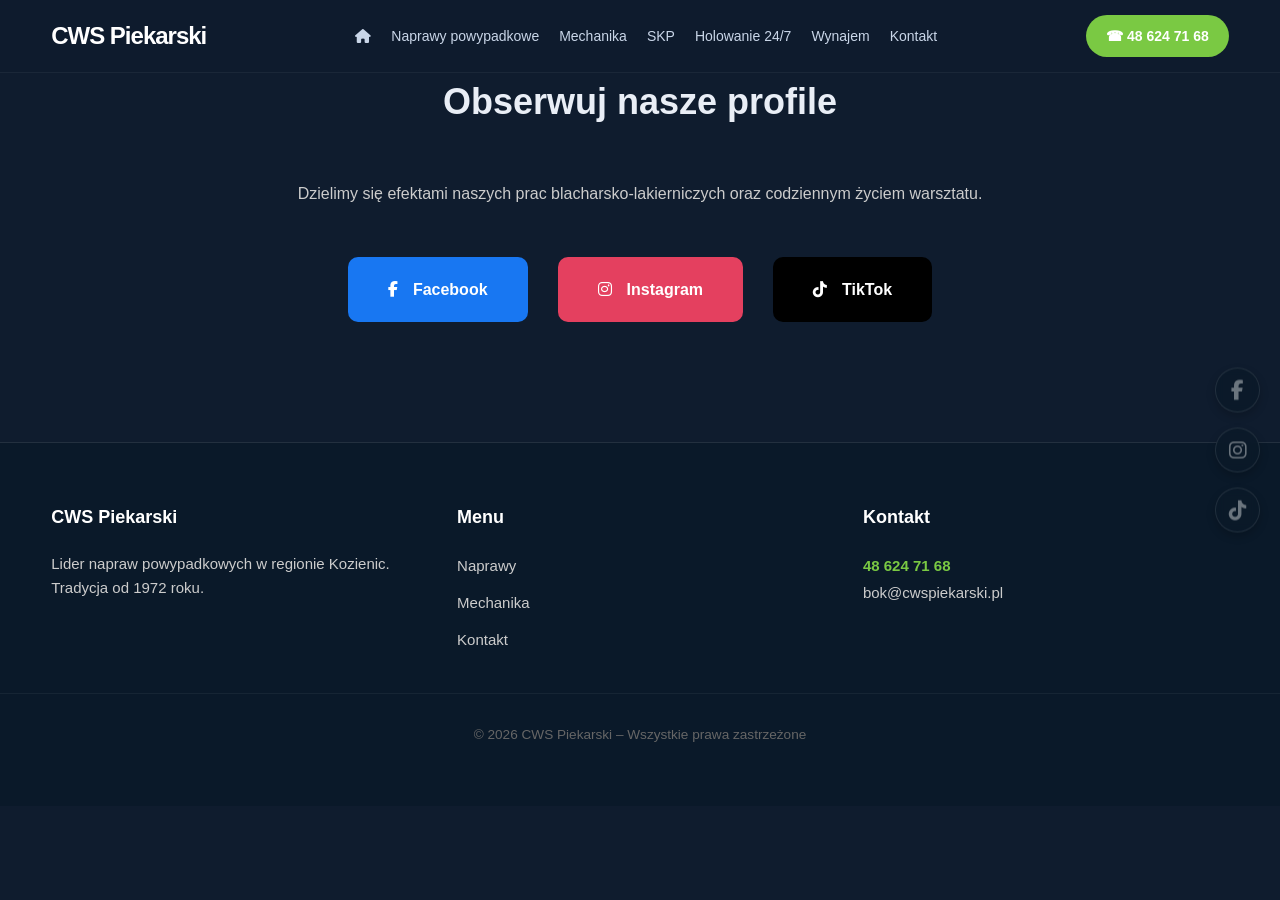
==== commit b81cb975: "update" ====
--- a/aktualnosci.html
+++ b/aktualnosci.html
@@ -8,6 +8,33 @@
     <link rel="stylesheet" href="assets/css/style.css">
 </head>
 <body>
+
+<style>
+    #FIXED_CALL_STEEL {
+        display: none !important;
+    }
+    @media (max-width: 992px) {
+        #FIXED_CALL_STEEL {
+            display: flex !important;
+            position: fixed !important;
+            bottom: 20px !important;
+            left: 5vw !important;
+            width: 90vw !important;
+            height: 60px !important;
+            background-color: #7ac943 !important;
+            color: #ffffff !important;
+            z-index: 2147483647 !important;
+            align-items: center !important;
+            justify-content: center !important;
+            text-decoration: none !important;
+            border-radius: 50px !important;
+            font-weight: 900 !important;
+            font-size: 18px !important;
+            gap: 10px !important;
+            box-shadow: 0 10px 30px rgba(0,0,0,0.6) !important;
+        }
+    }
+</style>
 
 <a href="tel:+48486247168" id="FIXED_CALL_STEEL">
     <i class="fas fa-phone-alt"></i> ZADZWOŃ TERAZ
@@ -31,10 +58,7 @@
     </div>
 </header>
 
-
-
-<section class="section news-content" id="feed">
-    <div class="container">
+<section class="section news-content" id="feed" style="padding-bottom: 120px;"> <div class="container">
         <div class="social-intro" style="text-align: center; margin-bottom: 50px;">
             <h2 class="centered-h2">Obserwuj nasze profile</h2>
             <p style="color: #ccc; max-width: 700px; margin: 0 auto;">Dzielimy się efektami naszych prac blacharsko-lakierniczych oraz codziennym życiem warsztatu.</p>
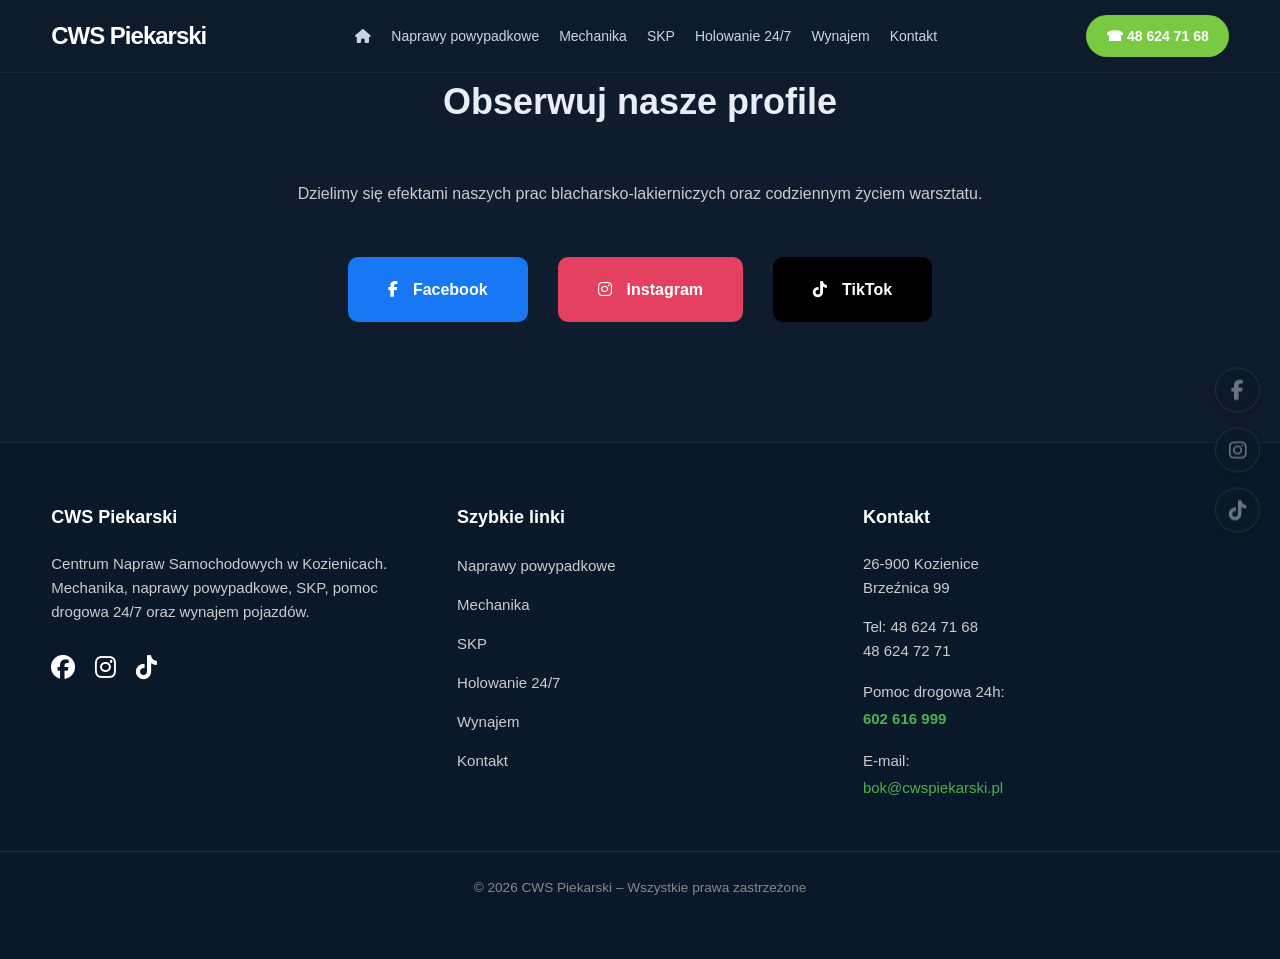
==== commit bf989a00: "update" ====
--- a/aktualnosci.html
+++ b/aktualnosci.html
@@ -78,27 +78,58 @@
     </div>
 </section>
 
-<footer class="footer-main" style="padding: 60px 0; background-color: #0a1929; border-top: 1px solid rgba(255,255,255,0.1);">
+<footer class="footer-main" style="padding: 60px 0; background-color: #0a1929;">
     <div class="container footer-grid" style="display: grid; grid-template-columns: repeat(3, 1fr); gap: 40px;">
+        
         <div class="footer-col">
             <h3 style="color: #fff; margin-bottom: 20px;">CWS Piekarski</h3>
-            <p style="color: #ccc; line-height: 1.6;">Lider napraw powypadkowych w regionie Kozienic. Tradycja od 1972 roku.</p>
+            <p style="color: #ccc; line-height: 1.6; margin-bottom: 25px;">
+                Centrum Napraw Samochodowych w Kozienicach. 
+                Mechanika, naprawy powypadkowe, SKP, 
+                pomoc drogowa 24/7 oraz wynajem pojazdów.
+            </p>
+            <div class="social-icons" style="display: flex; gap: 20px;">
+                <a href="#" target="_blank" style="color: #fff; font-size: 24px; text-decoration: none;"><i class="fab fa-facebook"></i></a>
+                <a href="#" target="_blank" style="color: #fff; font-size: 24px; text-decoration: none;"><i class="fab fa-instagram"></i></a>
+                <a href="#" target="_blank" style="color: #fff; font-size: 24px; text-decoration: none;"><i class="fab fa-tiktok"></i></a>
+            </div>
         </div>
+
         <div class="footer-col">
-            <h4 style="color: #fff; margin-bottom: 20px;">Menu</h4>
+            <h4 style="color: #fff; margin-bottom: 20px;">Szybkie linki</h4>
             <ul style="list-style: none; padding: 0;">
-                <li style="margin-bottom: 10px;"><a href="naprawy-powypadkowe.html" style="color: #ccc; text-decoration: none;">Naprawy</a></li>
-                <li style="margin-bottom: 10px;"><a href="mechanika.html" style="color: #ccc; text-decoration: none;">Mechanika</a></li>
-                <li><a href="kontakt.html" style="color: #ccc; text-decoration: none;">Kontakt</a></li>
+                <li style="margin-bottom: 12px;"><a href="naprawy-powypadkowe.html" style="color: #ccc; text-decoration: none;">Naprawy powypadkowe</a></li>
+                <li style="margin-bottom: 12px;"><a href="mechanika.html" style="color: #ccc; text-decoration: none;">Mechanika</a></li>
+                <li style="margin-bottom: 12px;"><a href="skp.html" style="color: #ccc; text-decoration: none;">SKP</a></li>
+                <li style="margin-bottom: 12px;"><a href="holowanie.html" style="color: #ccc; text-decoration: none;">Holowanie 24/7</a></li>
+                <li style="margin-bottom: 12px;"><a href="wynajem.html" style="color: #ccc; text-decoration: none;">Wynajem</a></li>
+                <li style="margin-bottom: 12px;"><a href="kontakt.html" style="color: #ccc; text-decoration: none;">Kontakt</a></li>
             </ul>
         </div>
+
         <div class="footer-col">
             <h4 style="color: #fff; margin-bottom: 20px;">Kontakt</h4>
-            <p style="color: #7ac943; font-weight: bold;">48 624 71 68</p>
-            <p style="color: #ccc;">bok@cwspiekarski.pl</p>
+            <p style="color: #ccc; margin-bottom: 15px; line-height: 1.6;">
+                26-900 Kozienice<br>
+                Brzeźnica 99
+            </p>
+            <p style="color: #ccc; margin-bottom: 15px; line-height: 1.6;">
+                Tel: 48 624 71 68<br>
+                48 624 72 71
+            </p>
+            <p style="color: #ccc; margin-bottom: 15px;">
+                Pomoc drogowa 24h:<br>
+                <span style="color: #4caf50; font-weight: bold;">602 616 999</span>
+            </p>
+            <p style="color: #ccc;">
+                E-mail:<br>
+                <a href="mailto:bok@cwspiekarski.pl" style="color: #4caf50; text-decoration: none; font-weight: 500;">bok@cwspiekarski.pl</a>
+            </p>
         </div>
+
     </div>
-    <div class="footer-bottom" style="text-align: center; margin-top: 40px; color: #666; font-size: 0.85rem;">
+
+    <div class="footer-bottom" style="text-align: center; margin-top: 50px; padding-top: 25px; border-top: 1px solid rgba(255,255,255,0.1); color: #888; font-size: 0.85rem;">
         © 2026 CWS Piekarski – Wszystkie prawa zastrzeżone
     </div>
 </footer>
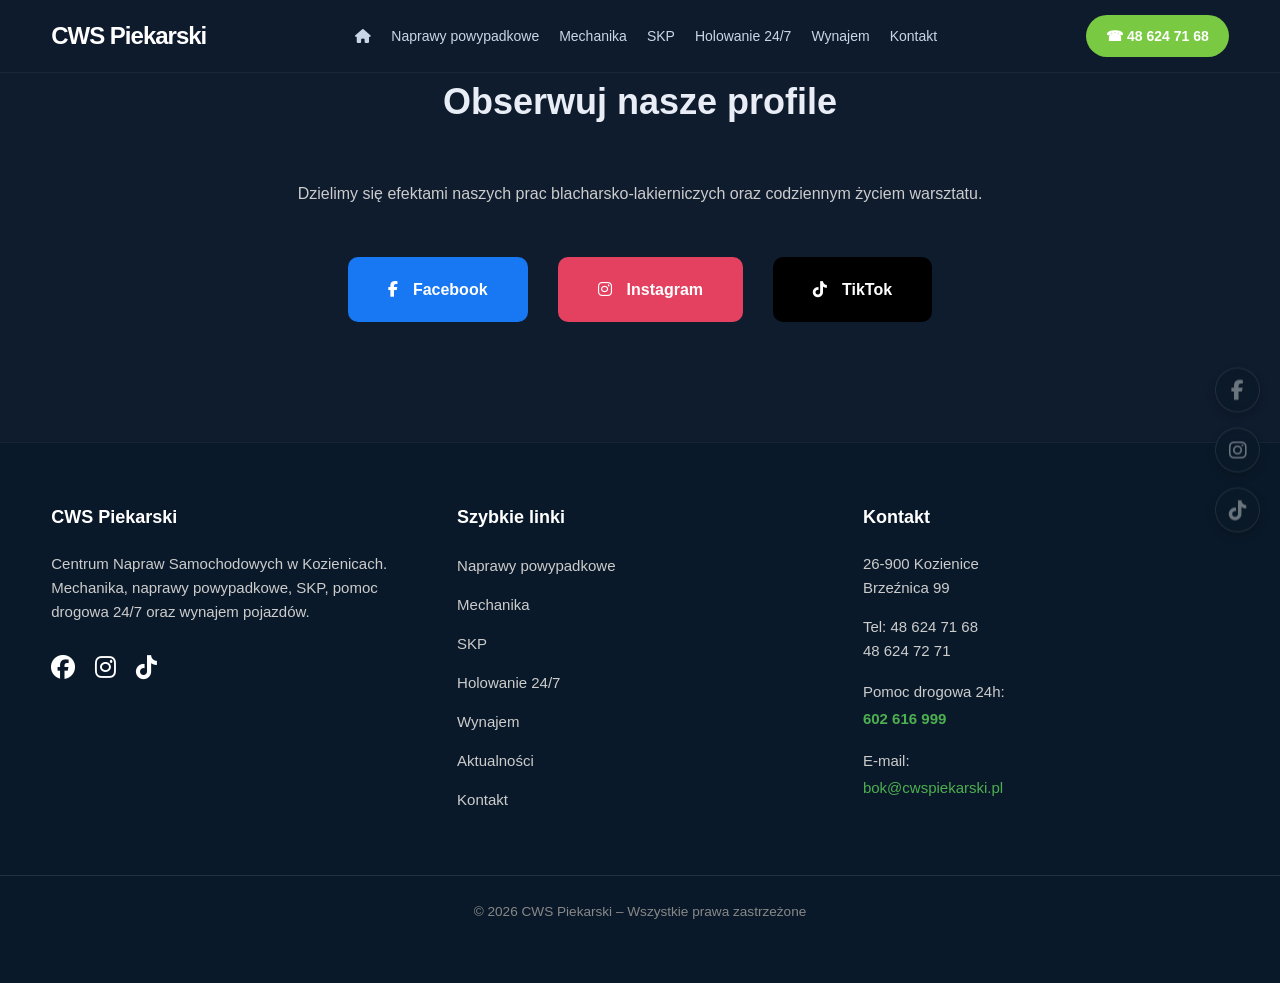
==== commit 59ed9c0b: "update" ====
--- a/aktualnosci.html
+++ b/aktualnosci.html
@@ -89,9 +89,9 @@
                 pomoc drogowa 24/7 oraz wynajem pojazdów.
             </p>
             <div class="social-icons" style="display: flex; gap: 20px;">
-                <a href="#" target="_blank" style="color: #fff; font-size: 24px; text-decoration: none;"><i class="fab fa-facebook"></i></a>
-                <a href="#" target="_blank" style="color: #fff; font-size: 24px; text-decoration: none;"><i class="fab fa-instagram"></i></a>
-                <a href="#" target="_blank" style="color: #fff; font-size: 24px; text-decoration: none;"><i class="fab fa-tiktok"></i></a>
+                <a href="https://www.facebook.com/profile.php?id=100057295096815" target="_blank" style="color: #fff; font-size: 24px; text-decoration: none;"><i class="fab fa-facebook"></i></a>
+                <a href="https://www.instagram.com/cwspiekarski/" target="_blank" style="color: #fff; font-size: 24px; text-decoration: none;"><i class="fab fa-instagram"></i></a>
+                <a href="https://www.tiktok.com/@cwspiekarski?lang=pl-PL" target="_blank" style="color: #fff; font-size: 24px; text-decoration: none;"><i class="fab fa-tiktok"></i></a>
             </div>
         </div>
 
@@ -103,6 +103,7 @@
                 <li style="margin-bottom: 12px;"><a href="skp.html" style="color: #ccc; text-decoration: none;">SKP</a></li>
                 <li style="margin-bottom: 12px;"><a href="holowanie.html" style="color: #ccc; text-decoration: none;">Holowanie 24/7</a></li>
                 <li style="margin-bottom: 12px;"><a href="wynajem.html" style="color: #ccc; text-decoration: none;">Wynajem</a></li>
+                <li style="margin-bottom: 12px;"><a href="aktualnosci.html" style="color: #ccc; text-decoration: none;">Aktualności</a></li>
                 <li style="margin-bottom: 12px;"><a href="kontakt.html" style="color: #ccc; text-decoration: none;">Kontakt</a></li>
             </ul>
         </div>
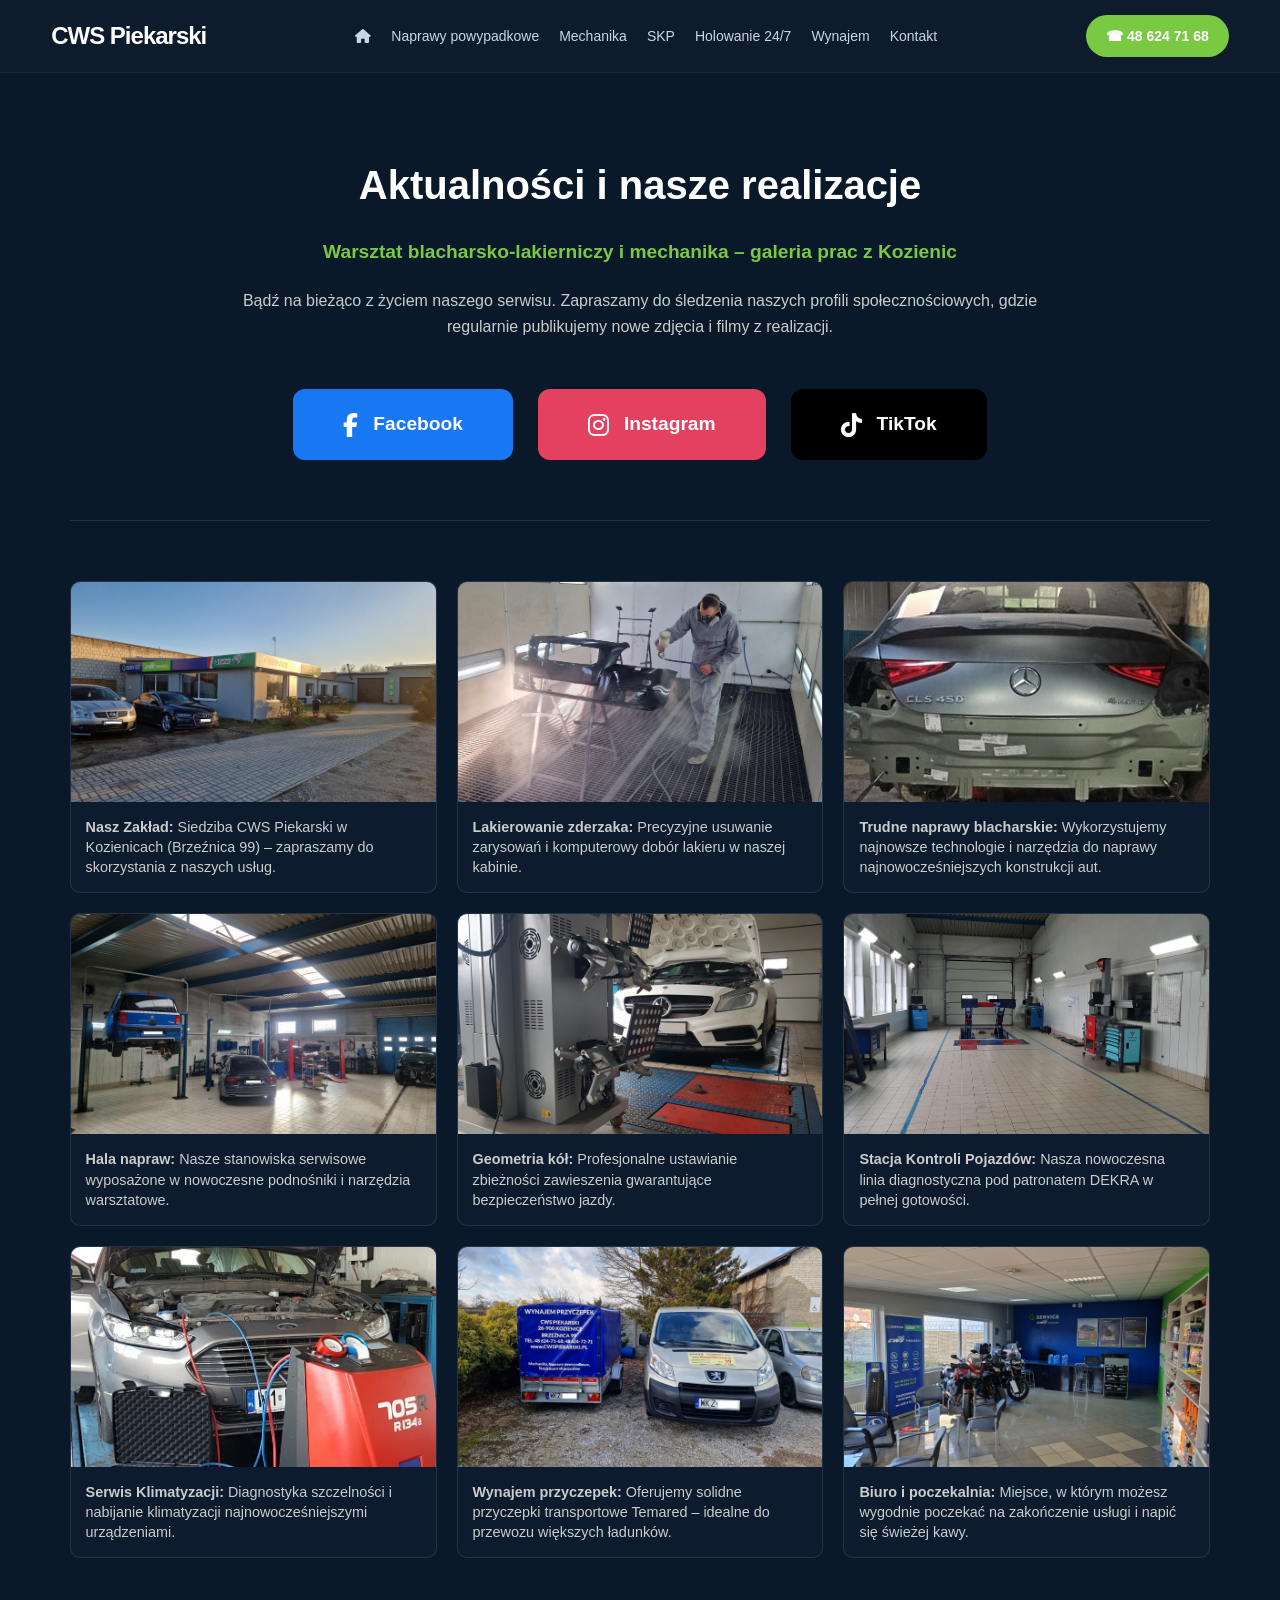
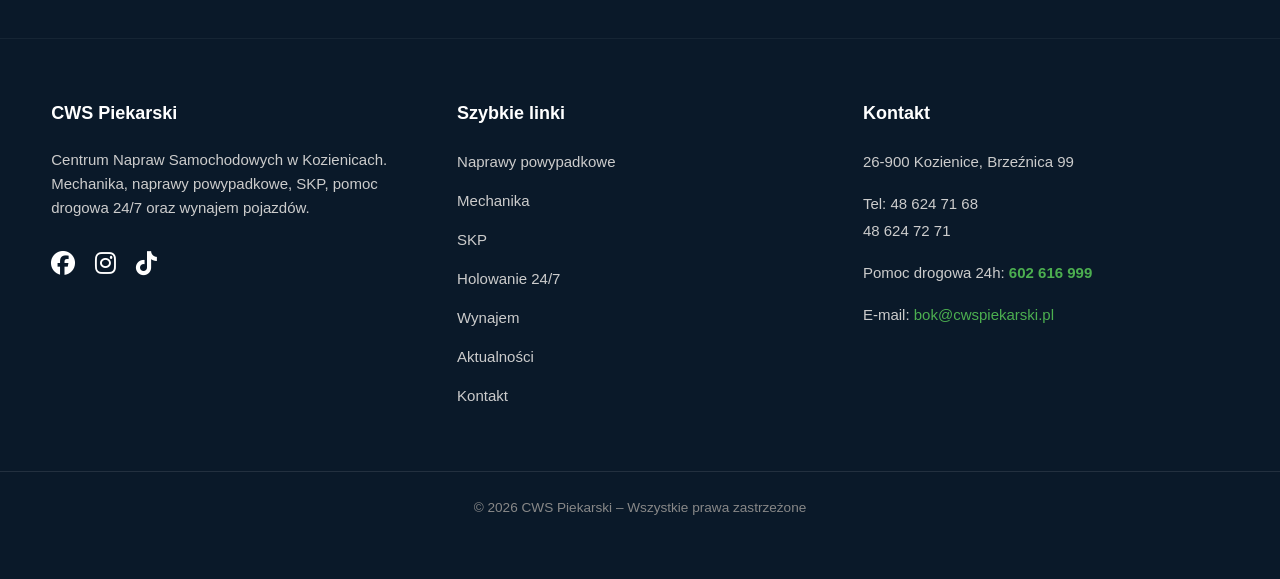
==== commit 8c91d7ef: "update" ====
--- a/aktualnosci.html
+++ b/aktualnosci.html
@@ -3,16 +3,17 @@
 <head>
     <meta charset="UTF-8">
     <meta name="viewport" content="width=device-width, initial-scale=1.0">
-    <title>Aktualności | CWS Piekarski Kozienice</title>
+    <title>Aktualności i Realizacje | CWS Piekarski Kozienice</title>
+    <meta name="description" content="Zobacz najnowsze realizacje blacharsko-lakiernicze, serwis klimatyzacji oraz geometrię kół w CWS Piekarski Kozienice. Sprawdź, jak pracujemy!">
+    <meta name="keywords" content="aktualności CWS Piekarski, lakierowanie zderzaka Kozienice, geometria kół Kozienice, serwis klimatyzacji, SKP Kozienice zdjęcia, naprawy blacharskie nowych aut, wynajem przyczepek">
+    <link rel="canonical" href="https://cwspiekarski.pl/aktualnosci.html">
     <link rel="stylesheet" href="https://cdnjs.cloudflare.com/ajax/libs/font-awesome/6.5.0/css/all.min.css">
     <link rel="stylesheet" href="assets/css/style.css">
 </head>
-<body>
+<body style="background-color: #0a1929; color: #fff; margin: 0; font-family: sans-serif;">
 
 <style>
-    #FIXED_CALL_STEEL {
-        display: none !important;
-    }
+    #FIXED_CALL_STEEL { display: none !important; }
     @media (max-width: 992px) {
         #FIXED_CALL_STEEL {
             display: flex !important;
@@ -34,6 +35,41 @@
             box-shadow: 0 10px 30px rgba(0,0,0,0.6) !important;
         }
     }
+    .big-social-btn {
+        padding: 20px 50px !important;
+        font-size: 1.2rem !important;
+        border-radius: 12px !important;
+        transition: transform 0.3s ease;
+    }
+    .big-social-btn:hover {
+        transform: scale(1.05);
+    }
+    .gallery-grid {
+        display: grid;
+        grid-template-columns: repeat(auto-fit, minmax(320px, 1fr));
+        gap: 20px;
+        margin-top: 50px;
+    }
+    .gallery-item {
+        background: #0d1b2e;
+        border-radius: 10px;
+        overflow: hidden;
+        border: 1px solid rgba(255,255,255,0.1);
+        display: flex;
+        flex-direction: column;
+    }
+    .gallery-item img {
+        width: 100%;
+        height: 220px;
+        object-fit: cover;
+    }
+    .gallery-item p {
+        padding: 15px;
+        font-size: 0.9rem;
+        color: #ccc;
+        line-height: 1.4;
+        margin: 0;
+    }
 </style>
 
 <a href="tel:+48486247168" id="FIXED_CALL_STEEL">
@@ -45,7 +81,7 @@
         <div class="logo">CWS Piekarski</div>
         <nav id="main-nav">
             <ul>
-                <li><a href="index.html" class="home-icon"><i class="fas fa-home"></i></a></li>
+                <li><a href="index.html" class="home-icon" aria-label="Strona główna"><i class="fas fa-home"></i></a></li>
                 <li><a href="naprawy-powypadkowe.html">Naprawy powypadkowe</a></li>
                 <li><a href="mechanika.html">Mechanika</a></li>
                 <li><a href="skp.html">SKP</a></li>
@@ -58,43 +94,84 @@
     </div>
 </header>
 
-<section class="section news-content" id="feed" style="padding-bottom: 120px;"> <div class="container">
+<section class="section news-content" style="padding: 80px 20px;"> 
+    <div class="container">
         <div class="social-intro" style="text-align: center; margin-bottom: 50px;">
-            <h2 class="centered-h2">Obserwuj nasze profile</h2>
-            <p style="color: #ccc; max-width: 700px; margin: 0 auto;">Dzielimy się efektami naszych prac blacharsko-lakierniczych oraz codziennym życiem warsztatu.</p>
-        </div>
-
-        <div class="social-big" style="display: flex; justify-content: center; gap: 30px; flex-wrap: wrap;">
-            <a href="https://www.facebook.com/profile.php?id=100057295096815" target="_blank" class="big-social fb" style="background: #1877f2; color: white; padding: 20px 40px; border-radius: 10px; text-decoration: none; display: flex; align-items: center; gap: 15px; font-weight: bold;">
-                <i class="fab fa-facebook-f"></i> Facebook
+            <h1 style="font-size: 2.5rem; margin-bottom: 20px;">Aktualności i nasze realizacje</h1>
+            <h2 style="font-size: 1.2rem; color: #7ac943; margin-bottom: 20px;">Warsztat blacharsko-lakierniczy i mechanika – galeria prac z Kozienic</h2>
+            <p style="color: #ccc; max-width: 800px; margin: 0 auto; line-height: 1.6;">
+                Bądź na bieżąco z życiem naszego serwisu. Zapraszamy do śledzenia naszych profili społecznościowych, gdzie regularnie publikujemy nowe zdjęcia i filmy z realizacji.
+            </p>
+        </div>
+
+        <div class="social-big" style="display: flex; justify-content: center; gap: 25px; flex-wrap: wrap; margin-bottom: 60px;">
+            <a href="https://www.facebook.com/profile.php?id=100057295096815" target="_blank" class="big-social-btn fb" style="background: #1877f2; color: white; text-decoration: none; font-weight: bold; display: flex; align-items: center; gap: 15px;">
+                <i class="fab fa-facebook-f" style="font-size: 1.5rem;"></i> Facebook
             </a>
-            <a href="https://www.instagram.com/cwspiekarski/" target="_blank" class="big-social ig" style="background: #e4405f; color: white; padding: 20px 40px; border-radius: 10px; text-decoration: none; display: flex; align-items: center; gap: 15px; font-weight: bold;">
-                <i class="fab fa-instagram"></i> Instagram
+            <a href="https://www.instagram.com/cwspiekarski/" target="_blank" class="big-social-btn ig" style="background: #e4405f; color: white; text-decoration: none; font-weight: bold; display: flex; align-items: center; gap: 15px;">
+                <i class="fab fa-instagram" style="font-size: 1.5rem;"></i> Instagram
             </a>
-            <a href="https://www.tiktok.com/@cwspiekarski?lang=pl-PL" target="_blank" class="big-social tt" style="background: #000; color: white; padding: 20px 40px; border-radius: 10px; text-decoration: none; display: flex; align-items: center; gap: 15px; font-weight: bold;">
-                <i class="fab fa-tiktok"></i> TikTok
+            <a href="https://www.tiktok.com/@cwspiekarski?lang=pl-PL" target="_blank" class="big-social-btn tt" style="background: #000; color: white; text-decoration: none; font-weight: bold; display: flex; align-items: center; gap: 15px;">
+                <i class="fab fa-tiktok" style="font-size: 1.5rem;"></i> TikTok
             </a>
+        </div>
+
+        <hr style="border: 0; border-top: 1px solid rgba(255,255,255,0.1); margin: 60px 0;">
+
+        <div class="gallery-grid">
+            <div class="gallery-item">
+                <img src="assets/images//cws-piekarski-widok-budynku-serwis.jpg" alt="Centrum Napraw Samochodowych CWS Piekarski Kozienice widok z zewnątrz">
+                <p><strong>Nasz Zakład:</strong> Siedziba CWS Piekarski w Kozienicach (Brzeźnica 99) – zapraszamy do skorzystania z naszych usług.</p>
+            </div>
+            <div class="gallery-item">
+                <img src="assets/images//lakierowanie-zderzaka-kozienice.jpg" alt="Lakierowanie zderzaka samochodowego Kozienice - CWS Piekarski">
+                <p><strong>Lakierowanie zderzaka:</strong> Precyzyjne usuwanie zarysowań i komputerowy dobór lakieru w naszej kabinie.</p>
+            </div>
+            <div class="gallery-item">
+                <img src="assets/images//zaawansowane-naprawy-blacharskie-nowe-auta.jpg" alt="Zaawansowane naprawy blacharskie nowych aut Kozienice CWS Piekarski">
+                <p><strong>Trudne naprawy blacharskie:</strong> Wykorzystujemy najnowsze technologie i narzędzia do naprawy najnowocześniejszych konstrukcji aut.</p>
+            </div>
+            <div class="gallery-item">
+                <img src="assets/images//hala-napraw-mechanicznych-kozienice.jpg" alt="Profesjonalna hala napraw mechanicznych CWS Piekarski Kozienice">
+                <p><strong>Hala napraw:</strong> Nasze stanowiska serwisowe wyposażone w nowoczesne podnośniki i narzędzia warsztatowe.</p>
+            </div>
+            <div class="gallery-item">
+                <img src="assets/images//geometria-kol-zbieznosc-kozienice.jpg" alt="Ustawianie geometrii kół i zbieżności zawieszenia Kozienice">
+                <p><strong>Geometria kół:</strong> Profesjonalne ustawianie zbieżności zawieszenia gwarantujące bezpieczeństwo jazdy.</p>
+            </div>
+            <div class="gallery-item">
+                <img src="assets/images//stacja-kontroli-pojazdow-wyposazenie.jpg" alt="Wnętrze stacji kontroli pojazdów CWS Piekarski Brzeźnica">
+                <p><strong>Stacja Kontroli Pojazdów:</strong> Nasza nowoczesna linia diagnostyczna pod patronatem DEKRA w pełnej gotowości.</p>
+            </div>
+            <div class="gallery-item">
+                <img src="assets/images//serwis-klimatyzacji-samochodowej.jpg" alt="Serwis i nabijanie klimatyzacji samochodowej urządzenia diagnostyczne">
+                <p><strong>Serwis Klimatyzacji:</strong> Diagnostyka szczelności i nabijanie klimatyzacji najnowocześniejszymi urządzeniami.</p>
+            </div>
+            <div class="gallery-item">
+                <img src="assets/images//wynajem-przyczepek-transportowych-kozienice.jpg" alt="Wynajem przyczepek transportowych Temared Kozienice CWS Piekarski">
+                <p><strong>Wynajem przyczepek:</strong> Oferujemy solidne przyczepki transportowe Temared – idealne do przewozu większych ładunków.</p>
+            </div>
+            <div class="gallery-item">
+                <img src="assets/images//biuro-obslugi-klienta-poczekalnia-kawa.jpg" alt="Biuro obsługi klienta i poczekalnia z kawą CWS Piekarski">
+                <p><strong>Biuro i poczekalnia:</strong> Miejsce, w którym możesz wygodnie poczekać na zakończenie usługi i napić się świeżej kawy.</p>
+            </div>
         </div>
     </div>
 </section>
 
 <footer class="footer-main" style="padding: 60px 0; background-color: #0a1929;">
     <div class="container footer-grid" style="display: grid; grid-template-columns: repeat(3, 1fr); gap: 40px;">
-        
         <div class="footer-col">
             <h3 style="color: #fff; margin-bottom: 20px;">CWS Piekarski</h3>
             <p style="color: #ccc; line-height: 1.6; margin-bottom: 25px;">
-                Centrum Napraw Samochodowych w Kozienicach. 
-                Mechanika, naprawy powypadkowe, SKP, 
-                pomoc drogowa 24/7 oraz wynajem pojazdów.
+                Centrum Napraw Samochodowych w Kozienicach. Mechanika, naprawy powypadkowe, SKP, pomoc drogowa 24/7 oraz wynajem pojazdów.
             </p>
             <div class="social-icons" style="display: flex; gap: 20px;">
-                <a href="https://www.facebook.com/profile.php?id=100057295096815" target="_blank" style="color: #fff; font-size: 24px; text-decoration: none;"><i class="fab fa-facebook"></i></a>
-                <a href="https://www.instagram.com/cwspiekarski/" target="_blank" style="color: #fff; font-size: 24px; text-decoration: none;"><i class="fab fa-instagram"></i></a>
-                <a href="https://www.tiktok.com/@cwspiekarski?lang=pl-PL" target="_blank" style="color: #fff; font-size: 24px; text-decoration: none;"><i class="fab fa-tiktok"></i></a>
-            </div>
-        </div>
-
+                <a href="https://www.facebook.com/profile.php?id=100057295096815" target="_blank" style="color: #fff; font-size: 24px;"><i class="fab fa-facebook"></i></a>
+                <a href="https://www.instagram.com/cwspiekarski/" target="_blank" style="color: #fff; font-size: 24px;"><i class="fab fa-instagram"></i></a>
+                <a href="https://www.tiktok.com/@cwspiekarski?lang=pl-PL" target="_blank" style="color: #fff; font-size: 24px;"><i class="fab fa-tiktok"></i></a>
+            </div>
+        </div>
         <div class="footer-col">
             <h4 style="color: #fff; margin-bottom: 20px;">Szybkie linki</h4>
             <ul style="list-style: none; padding: 0;">
@@ -107,39 +184,18 @@
                 <li style="margin-bottom: 12px;"><a href="kontakt.html" style="color: #ccc; text-decoration: none;">Kontakt</a></li>
             </ul>
         </div>
-
         <div class="footer-col">
             <h4 style="color: #fff; margin-bottom: 20px;">Kontakt</h4>
-            <p style="color: #ccc; margin-bottom: 15px; line-height: 1.6;">
-                26-900 Kozienice<br>
-                Brzeźnica 99
-            </p>
-            <p style="color: #ccc; margin-bottom: 15px; line-height: 1.6;">
-                Tel: 48 624 71 68<br>
-                48 624 72 71
-            </p>
-            <p style="color: #ccc; margin-bottom: 15px;">
-                Pomoc drogowa 24h:<br>
-                <span style="color: #4caf50; font-weight: bold;">602 616 999</span>
-            </p>
-            <p style="color: #ccc;">
-                E-mail:<br>
-                <a href="mailto:bok@cwspiekarski.pl" style="color: #4caf50; text-decoration: none; font-weight: 500;">bok@cwspiekarski.pl</a>
-            </p>
-        </div>
-
-    </div>
-
+            <p style="color: #ccc; margin-bottom: 15px;">26-900 Kozienice, Brzeźnica 99</p>
+            <p style="color: #ccc; margin-bottom: 15px;">Tel: 48 624 71 68<br>48 624 72 71</p>
+            <p style="color: #ccc; margin-bottom: 15px;">Pomoc drogowa 24h: <span style="color: #4caf50; font-weight: bold;">602 616 999</span></p>
+            <p style="color: #ccc;">E-mail: <a href="mailto:bok@cwspiekarski.pl" style="color: #4caf50; text-decoration: none;">bok@cwspiekarski.pl</a></p>
+        </div>
+    </div>
     <div class="footer-bottom" style="text-align: center; margin-top: 50px; padding-top: 25px; border-top: 1px solid rgba(255,255,255,0.1); color: #888; font-size: 0.85rem;">
         © 2026 CWS Piekarski – Wszystkie prawa zastrzeżone
     </div>
 </footer>
 
-<div class="social-fixed">
-    <a href="https://www.facebook.com/profile.php?id=100057295096815" target="_blank" class="social fb" title="Facebook"><i class="fab fa-facebook-f"></i></a>
-    <a href="https://www.instagram.com/cwspiekarski/" target="_blank" class="social ig" title="Instagram"><i class="fab fa-instagram"></i></a>
-    <a href="https://www.tiktok.com/@cwspiekarski?lang=pl-PL" target="_blank" class="social tt" title="TikTok"><i class="fab fa-tiktok"></i></a>
-</div>
-
 </body>
 </html>
